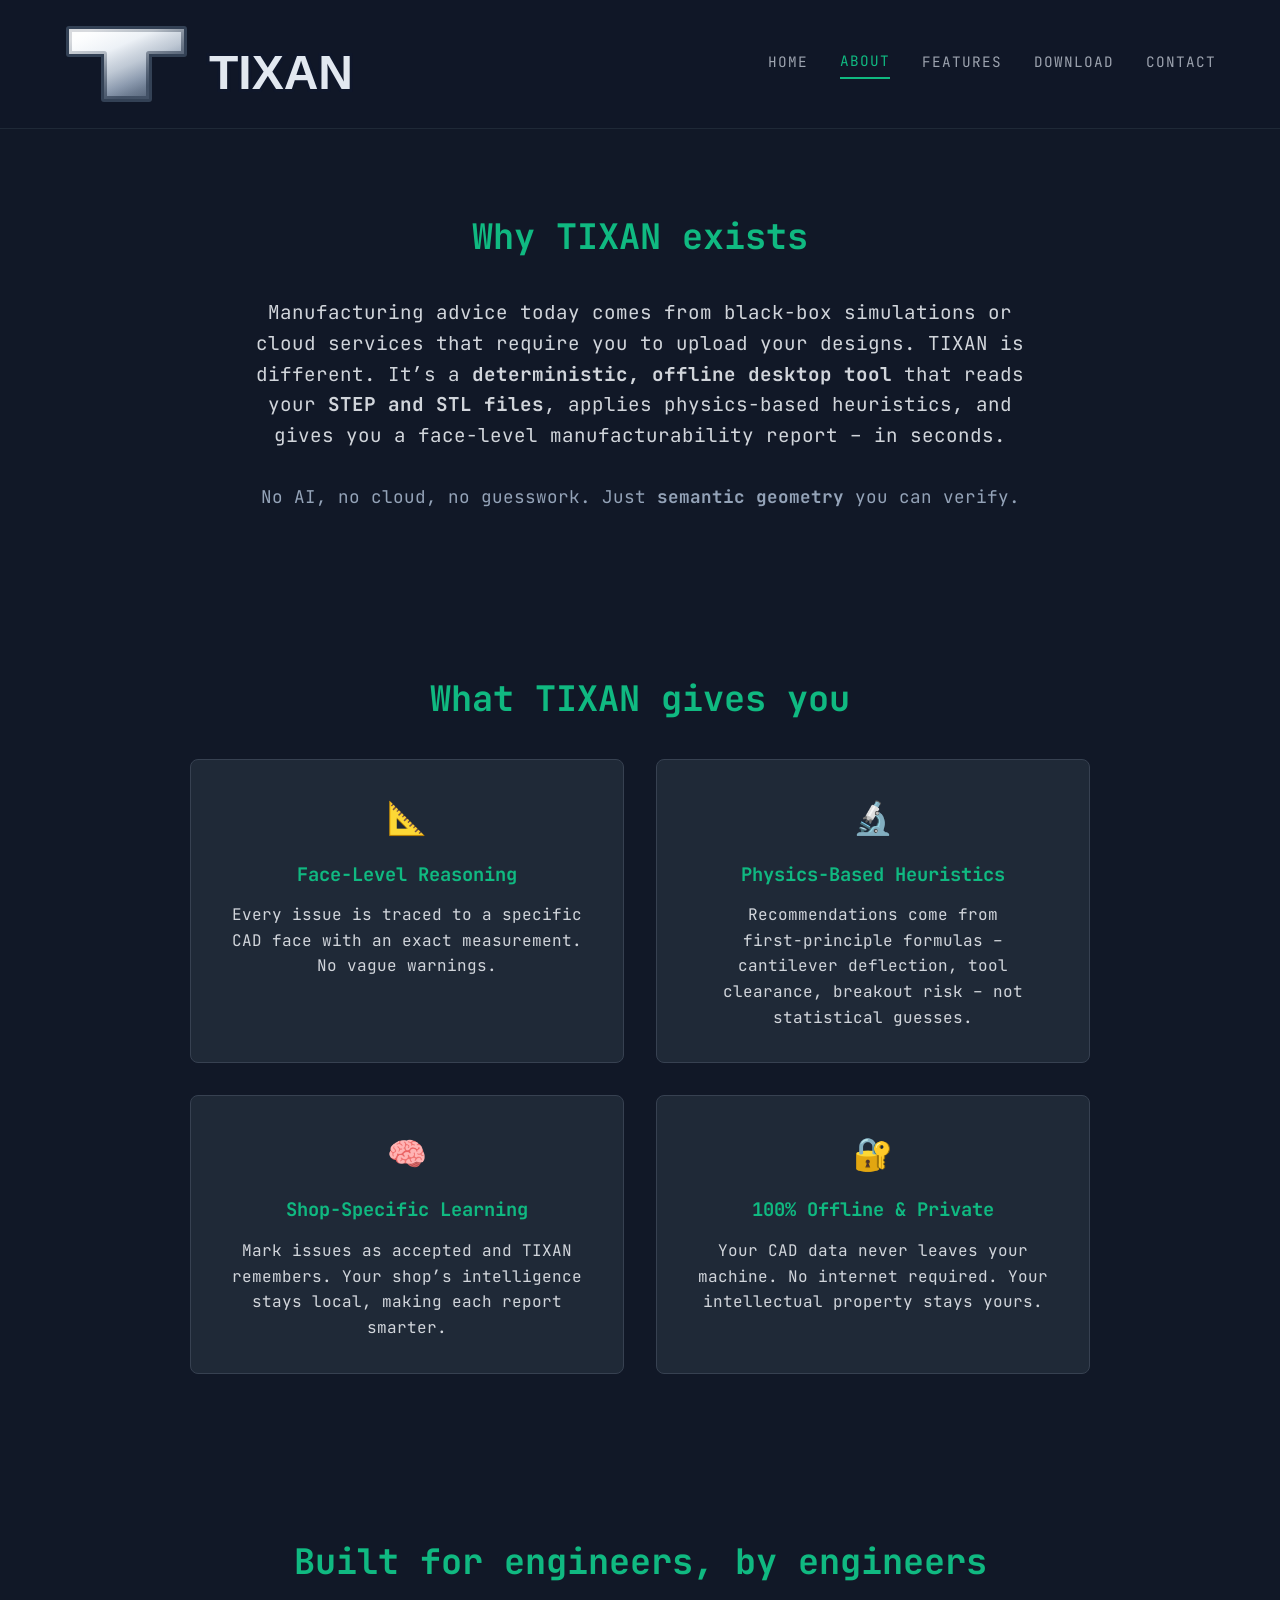
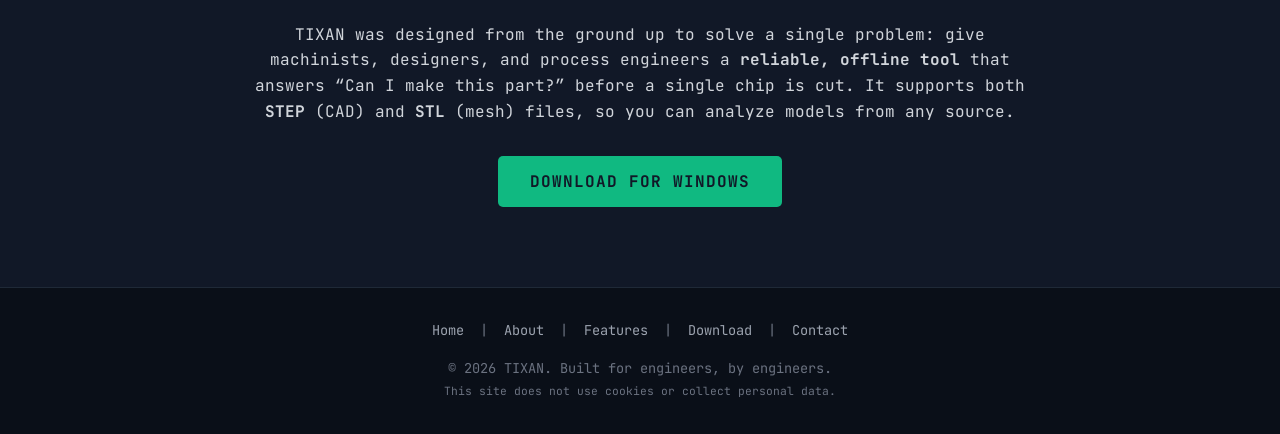
==== about.html @ e5053f57 "Update about.html" ====
<!DOCTYPE html>
<html lang="en">
<head>
  <meta charset="UTF-8">
  <meta name="viewport" content="width=device-width, initial-scale=1.0">
  <!-- SEO Meta Tags -->
  <meta name="description" content="TIXAN is a deterministic, offline manufacturing intelligence system. Face‑level analysis for STEP and STL files – no AI, no cloud, just geometry you can verify.">
  <meta name="keywords" content="TIXAN, about, manufacturing intelligence, mission, offline CAD analysis, deterministic geometry, STEP, STL">
  <meta name="author" content="TIXAN">
  <meta name="robots" content="index, follow">
  <!-- Open Graph / Social Media -->
  <meta property="og:title" content="About TIXAN – Deterministic, Offline Manufacturing Intelligence">
  <meta property="og:description" content="Face‑level manufacturability analysis for STEP and STL files. No AI, no cloud – physics‑based heuristics and shop‑specific learning you can trust.">
  <meta property="og:type" content="website">
  <meta property="og:url" content="https://abraham20dev.github.io/tixan_landing/about.html">
  <meta property="og:image" content="https://abraham20dev.github.io/tixan_landing/screenshots/dashboard.png">
  <title>About TIXAN – Deterministic Manufacturing Intelligence</title>
  <link rel="stylesheet" href="style.css">
  <link href="https://fonts.googleapis.com/css2?family=JetBrains+Mono:wght@400;700;800&display=swap" rel="stylesheet">
  <!-- Google tag (gtag.js) -->
  <script async src="https://www.googletagmanager.com/gtag/js?id=G-0Y6SENL8BB"></script>
  <script>
    window.dataLayer = window.dataLayer || [];
    function gtag(){dataLayer.push(arguments);}
    gtag('js', new Date());
    gtag('config', 'G-0Y6SENL8BB');
  </script>
</head>
<body>
  <header>
    <svg class="tixan-logo" viewBox="0 0 500 80" xmlns="http://www.w3.org/2000/svg">
      <defs>
        <linearGradient id="metalGrad" x1="20%" y1="10%" x2="80%" y2="95%">
          <stop offset="0%" stop-color="#f8fafc"/>
          <stop offset="25%" stop-color="#e2e8f0"/>
          <stop offset="50%" stop-color="#cbd5e1"/>
          <stop offset="70%" stop-color="#94a3b8"/>
          <stop offset="100%" stop-color="#475569"/>
        </linearGradient>
        <linearGradient id="shineGrad" x1="15%" y1="5%" x2="70%" y2="80%">
          <stop offset="0%" stop-color="#ffffff" stop-opacity="0.95"/>
          <stop offset="35%" stop-color="#f1f5f9" stop-opacity="0.8"/>
          <stop offset="100%" stop-color="#64748b" stop-opacity="0.35"/>
        </linearGradient>
      </defs>
      <!-- Metallic T -->
      <path d="M5 5 H120 V30 H85 V75 H40 V30 H5 Z" fill="url(#metalGrad)" stroke="#334155" stroke-width="6" stroke-linejoin="round"/>
      <path d="M5 5 H120 V30 H85 V75 H40 V30 H5 Z" fill="url(#shineGrad)" opacity="0.85"/>
      <!-- TIXAN Text -->
      <text x="145" y="65" font-family="Arial Black, sans-serif" font-size="48" font-weight="900" fill="#e2e8f0" stroke="#0f172a" stroke-width="6" paint-order="stroke">TIXAN</text>
    </svg>
    <div class="hamburger"><span></span><span></span><span></span></div>
    <nav>
      <a href="index.html">Home</a>
      <a href="about.html" class="active">About</a>
      <a href="features.html">Features</a>
      <a href="download.html">Download</a>
      <a href="contact.html">Contact</a>
    </nav>
  </header>

  <section class="section">
    <h2>Why TIXAN exists</h2>
    <div style="max-width:800px; margin:0 auto; text-align:center;">
      <p style="font-size:1.2rem; color:#d1d5db; margin-bottom:2rem;">
        Manufacturing advice today comes from black‑box simulations or cloud services that require you to upload your designs.
        TIXAN is different. It’s a <strong>deterministic, offline desktop tool</strong> that reads your <strong>STEP and STL files</strong>,
        applies physics‑based heuristics, and gives you a face‑level manufacturability report – in seconds.
      </p>
      <p style="font-size:1.1rem; color:#94a3b8;">
        No AI, no cloud, no guesswork. Just <strong>semantic geometry</strong> you can verify.
      </p>
    </div>
  </section>

  <section class="section">
    <h2>What TIXAN gives you</h2>
    <div class="feature-grid" style="max-width:900px; margin:0 auto;">
      <div class="feature-card fade-in" style="text-align:center;">
        <div class="feature-icon">📐</div>
        <h3>Face‑Level Reasoning</h3>
        <p>Every issue is traced to a specific CAD face with an exact measurement. No vague warnings.</p>
      </div>
      <div class="feature-card fade-in" style="text-align:center;">
        <div class="feature-icon">🔬</div>
        <h3>Physics‑Based Heuristics</h3>
        <p>Recommendations come from first‑principle formulas – cantilever deflection, tool clearance, breakout risk – not statistical guesses.</p>
      </div>
      <div class="feature-card fade-in" style="text-align:center;">
        <div class="feature-icon">🧠</div>
        <h3>Shop‑Specific Learning</h3>
        <p>Mark issues as accepted and TIXAN remembers. Your shop’s intelligence stays local, making each report smarter.</p>
      </div>
      <div class="feature-card fade-in" style="text-align:center;">
        <div class="feature-icon">🔐</div>
        <h3>100% Offline & Private</h3>
        <p>Your CAD data never leaves your machine. No internet required. Your intellectual property stays yours.</p>
      </div>
    </div>
  </section>

  <section class="section">
    <h2>Built for engineers, by engineers</h2>
    <p style="max-width:800px; margin:0 auto; text-align:center; color:#d1d5db;">
      TIXAN was designed from the ground up to solve a single problem: give machinists, designers, and process engineers
      a <strong>reliable, offline tool</strong> that answers “Can I make this part?” before a single chip is cut.
      It supports both <strong>STEP</strong> (CAD) and <strong>STL</strong> (mesh) files, so you can analyze models from any source.
    </p>
    <p style="text-align:center; margin-top:2rem;">
      <a href="download.html" class="btn">Download for Windows</a>
    </p>
  </section>

  <footer>
    <div class="footer-links">
      <a href="index.html">Home</a> |
      <a href="about.html">About</a> |
      <a href="features.html">Features</a> |
      <a href="download.html">Download</a> |
      <a href="contact.html">Contact</a>
    </div>
    <p>&copy; 2026 TIXAN. Built for engineers, by engineers.</p>
    <p><small>This site does not use cookies or collect personal data.</small></p>
  </footer>
  <script src="script.js"></script>
</body>
</html>
---- style.css ----
/* ===== TIXAN Global Styles ===== */
* { margin: 0; padding: 0; box-sizing: border-box; }

body {
  font-family: 'JetBrains Mono', 'Fira Code', monospace;
  background-color: #111827;
  color: #d1d5db;
  line-height: 1.6;
  opacity: 0;
  animation: bodyFadeIn 0.6s ease-out forwards;
}

@keyframes bodyFadeIn { to { opacity: 1; } }

a { color: #10b981; text-decoration: none; transition: color 0.3s; }
a:hover { color: #34d399; }

/* ===== Header ===== */
header {
  display: flex;
  justify-content: space-between;
  align-items: center;
  padding: 1.5rem 5%;
  background-color: rgba(17,24,39,0.95);
  backdrop-filter: blur(10px);
  position: sticky;
  top: 0;
  z-index: 100;
  border-bottom: 1px solid #1f2937;
}

.tixan-logo {
  height: 5rem;
  max-width: 100%;
  display: block;
}

/* Hamburger menu (mobile) */
.hamburger {
  display: none;
  flex-direction: column;
  cursor: pointer;
}
.hamburger span {
  width: 25px;
  height: 3px;
  background: #d1d5db;
  margin: 3px 0;
  transition: 0.3s;
}

nav {
  display: flex;
  align-items: center;
}

nav a {
  margin-left: 2rem;
  font-size: 0.9rem;
  text-transform: uppercase;
  letter-spacing: 1px;
  color: #9ca3af;
  transition: color 0.3s, border-bottom 0.3s;
  padding-bottom: 4px;
}

nav a:hover, nav a.active {
  color: #10b981;
  border-bottom: 2px solid #10b981;
}

/* ===== Footer ===== */
footer {
  text-align: center;
  padding: 2rem 5%;
  background-color: #0a0f18;
  border-top: 1px solid #1f2937;
  font-size: 0.85rem;
  color: #6b7280;
}

footer a { color: #9ca3af; margin: 0 0.5rem; }
footer a:hover { color: #10b981; }

.footer-links { margin-bottom: 1rem; }

/* ===== Hero ===== */
.hero {
  min-height: 80vh;
  display: flex;
  flex-direction: column;
  justify-content: center;
  align-items: center;
  text-align: center;
  padding: 2rem;
  background: radial-gradient(circle at center, #1f2937 0%, #111827 70%);
}

.hero h1 {
  font-size: 3.5rem;
  font-weight: 800;
  color: #10b981;
  margin-bottom: 1rem;
  animation: slideUp 0.8s ease-out;
}

.hero p {
  font-size: 1.2rem;
  color: #9ca3af;
  max-width: 600px;
  margin-bottom: 2rem;
  animation: slideUp 0.8s 0.1s ease-out both;
}

@keyframes slideUp {
  from { opacity: 0; transform: translateY(20px); }
  to { opacity: 1; transform: translateY(0); }
}

/* ===== Screenshot showcase ===== */
.screenshot-container {
  display: flex;
  flex-wrap: wrap;
  justify-content: center;
  gap: 2rem;
  margin: 3rem 0;
}
.screenshot {
  max-width: 350px;
  border-radius: 8px;
  border: 1px solid #374151;
  box-shadow: 0 10px 25px rgba(0,0,0,0.3);
  transition: transform 0.3s;
}
.screenshot:hover {
  transform: scale(1.03);
}

/* ===== Buttons ===== */
.btn {
  display: inline-block;
  background: #10b981;
  color: #111827;
  padding: 0.8rem 2rem;
  border-radius: 5px;
  font-weight: 700;
  text-transform: uppercase;
  letter-spacing: 1px;
  transition: background 0.3s, transform 0.2s;
}

.btn:hover {
  background: #34d399;
  transform: translateY(-2px);
}

.btn-outline {
  background: transparent;
  border: 2px solid #10b981;
  color: #10b981;
}
.btn-outline:hover {
  background: #10b981;
  color: #111827;
}

/* ===== Sections ===== */
.section {
  padding: 5rem 5%;
  max-width: 1200px;
  margin: 0 auto;
}

.section h2 {
  font-size: 2.2rem;
  color: #10b981;
  margin-bottom: 2rem;
  text-align: center;
}

/* ===== Feature Cards ===== */
.feature-grid {
  display: grid;
  grid-template-columns: repeat(auto-fit, minmax(280px, 1fr));
  gap: 2rem;
}

.feature-card {
  background: #1f2937;
  padding: 2rem;
  border-radius: 8px;
  border: 1px solid #374151;
  transition: transform 0.3s, box-shadow 0.3s;
}

.feature-card:hover {
  transform: translateY(-5px);
  box-shadow: 0 10px 25px rgba(16,185,129,0.15);
}

.feature-icon {
  font-size: 2rem;
  margin-bottom: 1rem;
}

.feature-card h3 {
  color: #10b981;
  margin-bottom: 0.8rem;
}

/* ===== Download Section ===== */
.download-details {
  background: #1f2937;
  padding: 2rem;
  border-radius: 8px;
  border: 1px solid #374151;
}
.release-info {
  margin: 1rem 0;
  font-size: 1rem;
}
.release-info span {
  color: #10b981;
  font-weight: bold;
}

/* ===== Contact Form ===== */
.contact-form {
  max-width: 600px;
  margin: 0 auto;
}

.contact-form input,
.contact-form textarea {
  width: 100%;
  padding: 0.8rem;
  margin-bottom: 1rem;
  background: #1f2937;
  border: 1px solid #374151;
  border-radius: 4px;
  color: #fff;
  font-family: inherit;
}

.contact-form button {
  width: 100%;
}

/* ===== Fade‑in on scroll ===== */
.fade-in {
  opacity: 0;
  transform: translateY(30px);
  transition: opacity 0.6s ease-out, transform 0.6s ease-out;
}

.fade-in.visible {
  opacity: 1;
  transform: translateY(0);
}

/* ===== Responsive ===== */
@media (max-width: 768px) {
  header { flex-direction: row; flex-wrap: wrap; }
  .hamburger { display: flex; }
  nav {
    display: none;
    flex-direction: column;
    width: 100%;
    background: rgba(17,24,39,0.95);
    margin-top: 1rem;
  }
  nav.show { display: flex; }
  nav a { margin: 0.5rem 0; }
  .hero h1 { font-size: 2.5rem; }
}

/* ── Screenshot & Video Galleries ── */
.screenshot-gallery,
.video-gallery {
  display: flex;
  flex-wrap: wrap;
  justify-content: center;
  gap: 2rem;
  margin: 0 auto 2rem;
  max-width: 1300px;
}

.gallery-item,
.video-card {
  background: #1f2937;
  border: 1px solid #374151;
  border-radius: 8px;
  overflow: hidden;
  transition: transform 0.3s, box-shadow 0.3s;
  width: 300px;
}

.gallery-item:hover,
.video-card:hover {
  transform: translateY(-5px);
  box-shadow: 0 10px 25px rgba(16,185,129,0.2);
}

.gallery-item img,
.video-card video {
  width: 100%;
  display: block;
  border-bottom: 1px solid #374151;
}

.gallery-item p,
.video-card p {
  padding: 1rem;
  color: #d1d5db;
  font-size: 0.95rem;
  text-align: center;
  margin: 0;
}

/* Make video background dark so default controls remain visible */
video {
  background: #111827;   /* matches the site's background */
  outline: none;
}
  filter: invert(1);
}
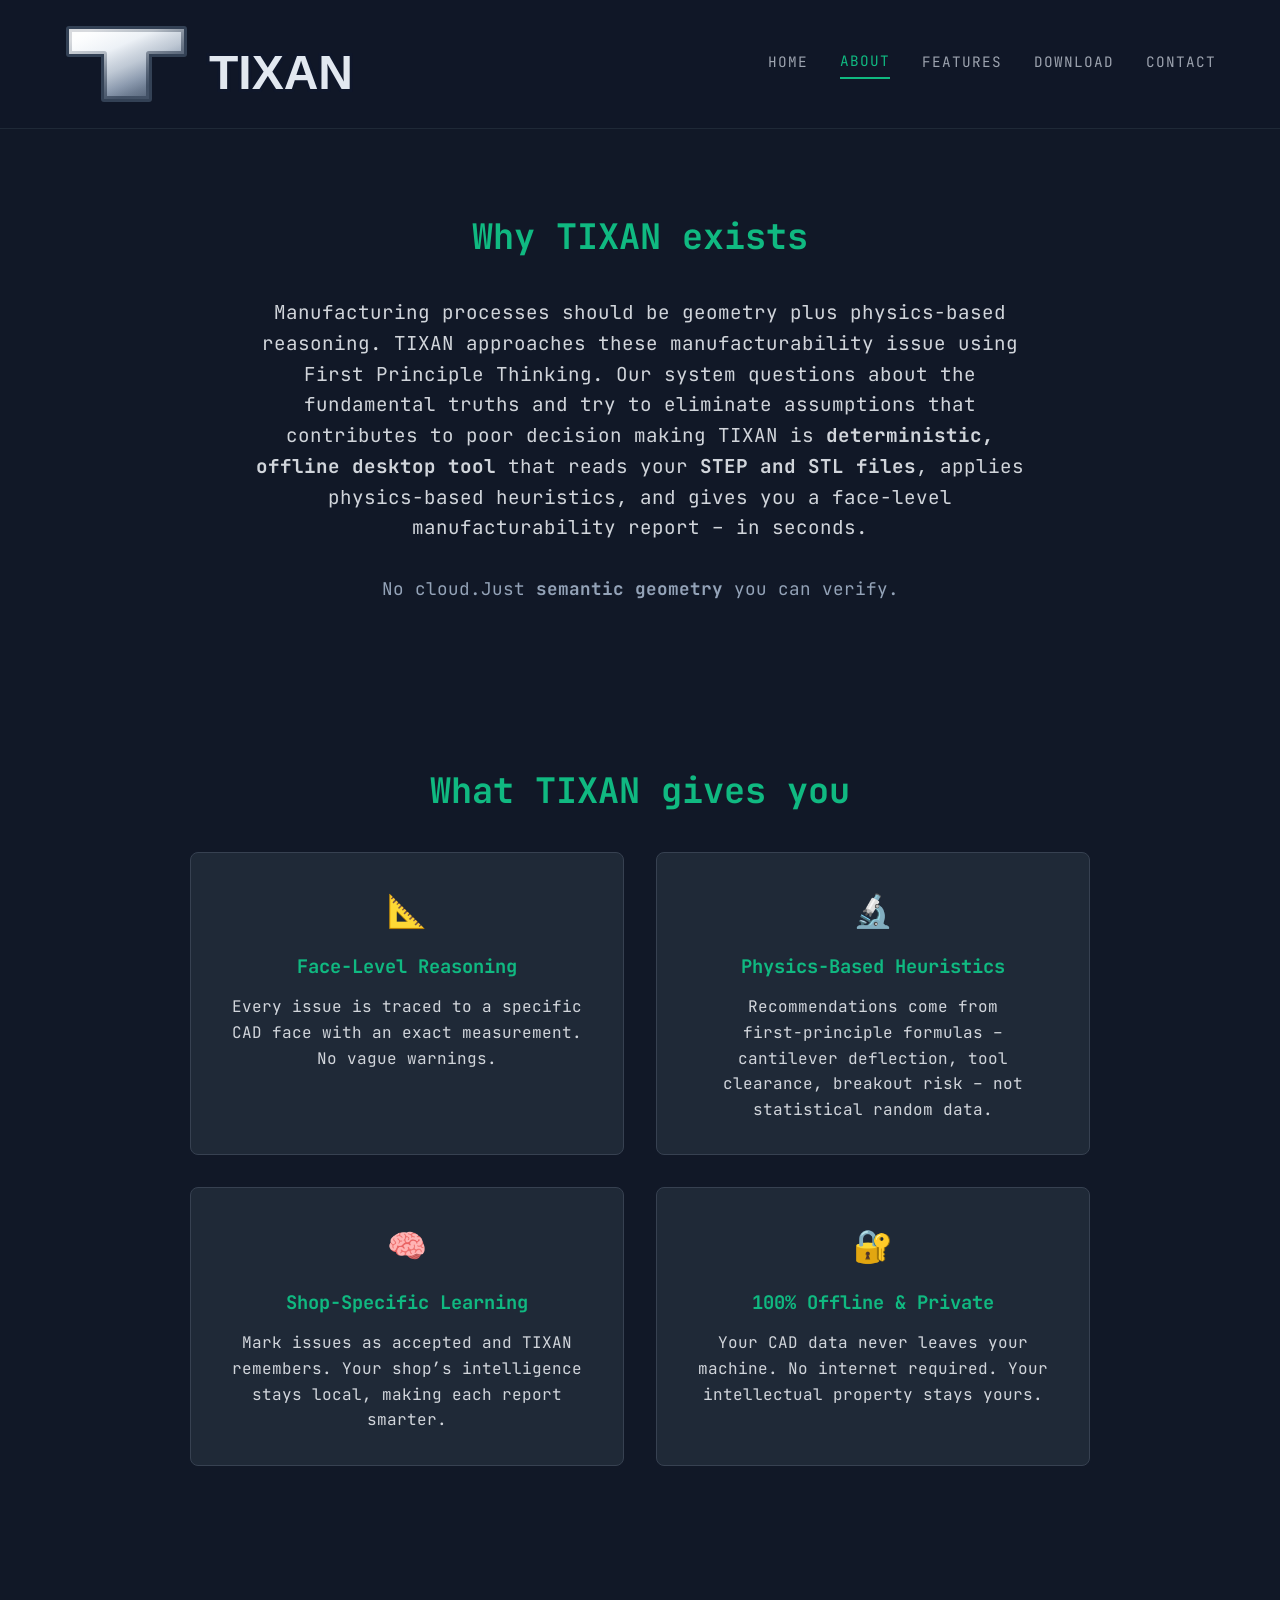
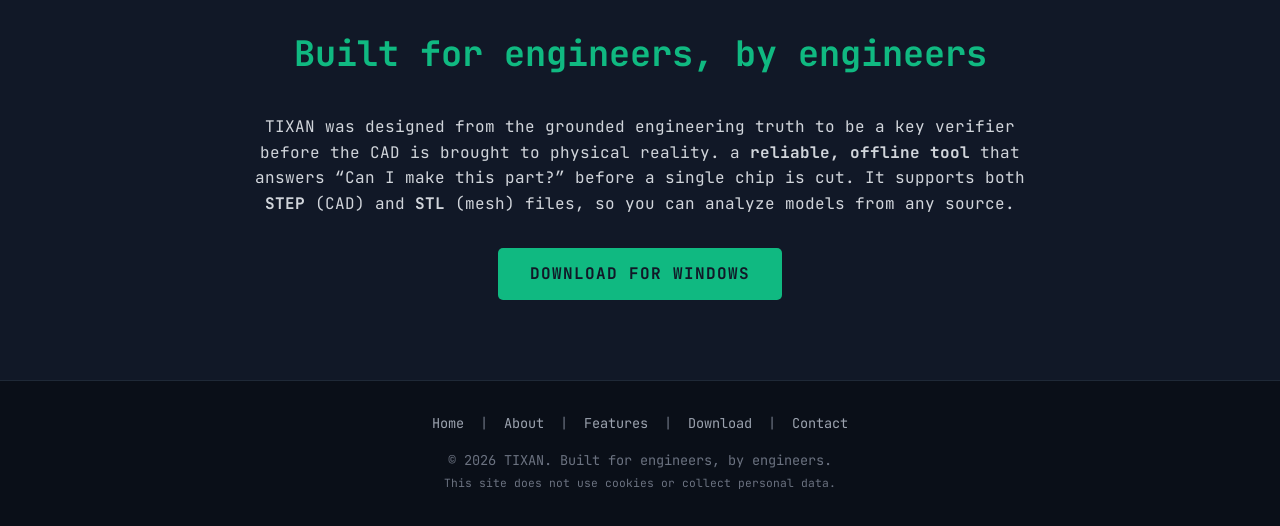
==== commit 6ae43fb0: "Update about.html" ====
--- a/about.html
+++ b/about.html
@@ -10,7 +10,7 @@
   <meta name="robots" content="index, follow">
   <!-- Open Graph / Social Media -->
   <meta property="og:title" content="About TIXAN – Deterministic, Offline Manufacturing Intelligence">
-  <meta property="og:description" content="Face‑level manufacturability analysis for STEP and STL files. No AI, no cloud – physics‑based heuristics and shop‑specific learning you can trust.">
+  <meta property="og:description" content="Face‑level manufacturability analysis for STEP and STL files. No cloud – physics‑based heuristics and shop‑specific learning you can trust.">
   <meta property="og:type" content="website">
   <meta property="og:url" content="https://abraham20dev.github.io/tixan_landing/about.html">
   <meta property="og:image" content="https://abraham20dev.github.io/tixan_landing/screenshots/dashboard.png">
@@ -63,12 +63,12 @@
     <h2>Why TIXAN exists</h2>
     <div style="max-width:800px; margin:0 auto; text-align:center;">
       <p style="font-size:1.2rem; color:#d1d5db; margin-bottom:2rem;">
-        Manufacturing advice today comes from black‑box simulations or cloud services that require you to upload your designs.
-        TIXAN is different. It’s a <strong>deterministic, offline desktop tool</strong> that reads your <strong>STEP and STL files</strong>,
+        Manufacturing processes should be geometry plus physics-based reasoning. TIXAN approaches these manufacturability issue using First Principle Thinking. Our system questions about the fundamental truths and try to eliminate assumptions that contributes to poor decision making
+        TIXAN is <strong>deterministic, offline desktop tool</strong> that reads your <strong>STEP and STL files</strong>,
         applies physics‑based heuristics, and gives you a face‑level manufacturability report – in seconds.
       </p>
       <p style="font-size:1.1rem; color:#94a3b8;">
-        No AI, no cloud, no guesswork. Just <strong>semantic geometry</strong> you can verify.
+        No cloud.Just <strong>semantic geometry</strong> you can verify.
       </p>
     </div>
   </section>
@@ -84,7 +84,7 @@
       <div class="feature-card fade-in" style="text-align:center;">
         <div class="feature-icon">🔬</div>
         <h3>Physics‑Based Heuristics</h3>
-        <p>Recommendations come from first‑principle formulas – cantilever deflection, tool clearance, breakout risk – not statistical guesses.</p>
+        <p>Recommendations come from first‑principle formulas – cantilever deflection, tool clearance, breakout risk – not statistical random data.</p>
       </div>
       <div class="feature-card fade-in" style="text-align:center;">
         <div class="feature-icon">🧠</div>
@@ -102,7 +102,7 @@
   <section class="section">
     <h2>Built for engineers, by engineers</h2>
     <p style="max-width:800px; margin:0 auto; text-align:center; color:#d1d5db;">
-      TIXAN was designed from the ground up to solve a single problem: give machinists, designers, and process engineers
+      TIXAN was designed from the grounded engineering truth to be a key verifier before the CAD is brought to physical reality.
       a <strong>reliable, offline tool</strong> that answers “Can I make this part?” before a single chip is cut.
       It supports both <strong>STEP</strong> (CAD) and <strong>STL</strong> (mesh) files, so you can analyze models from any source.
     </p>
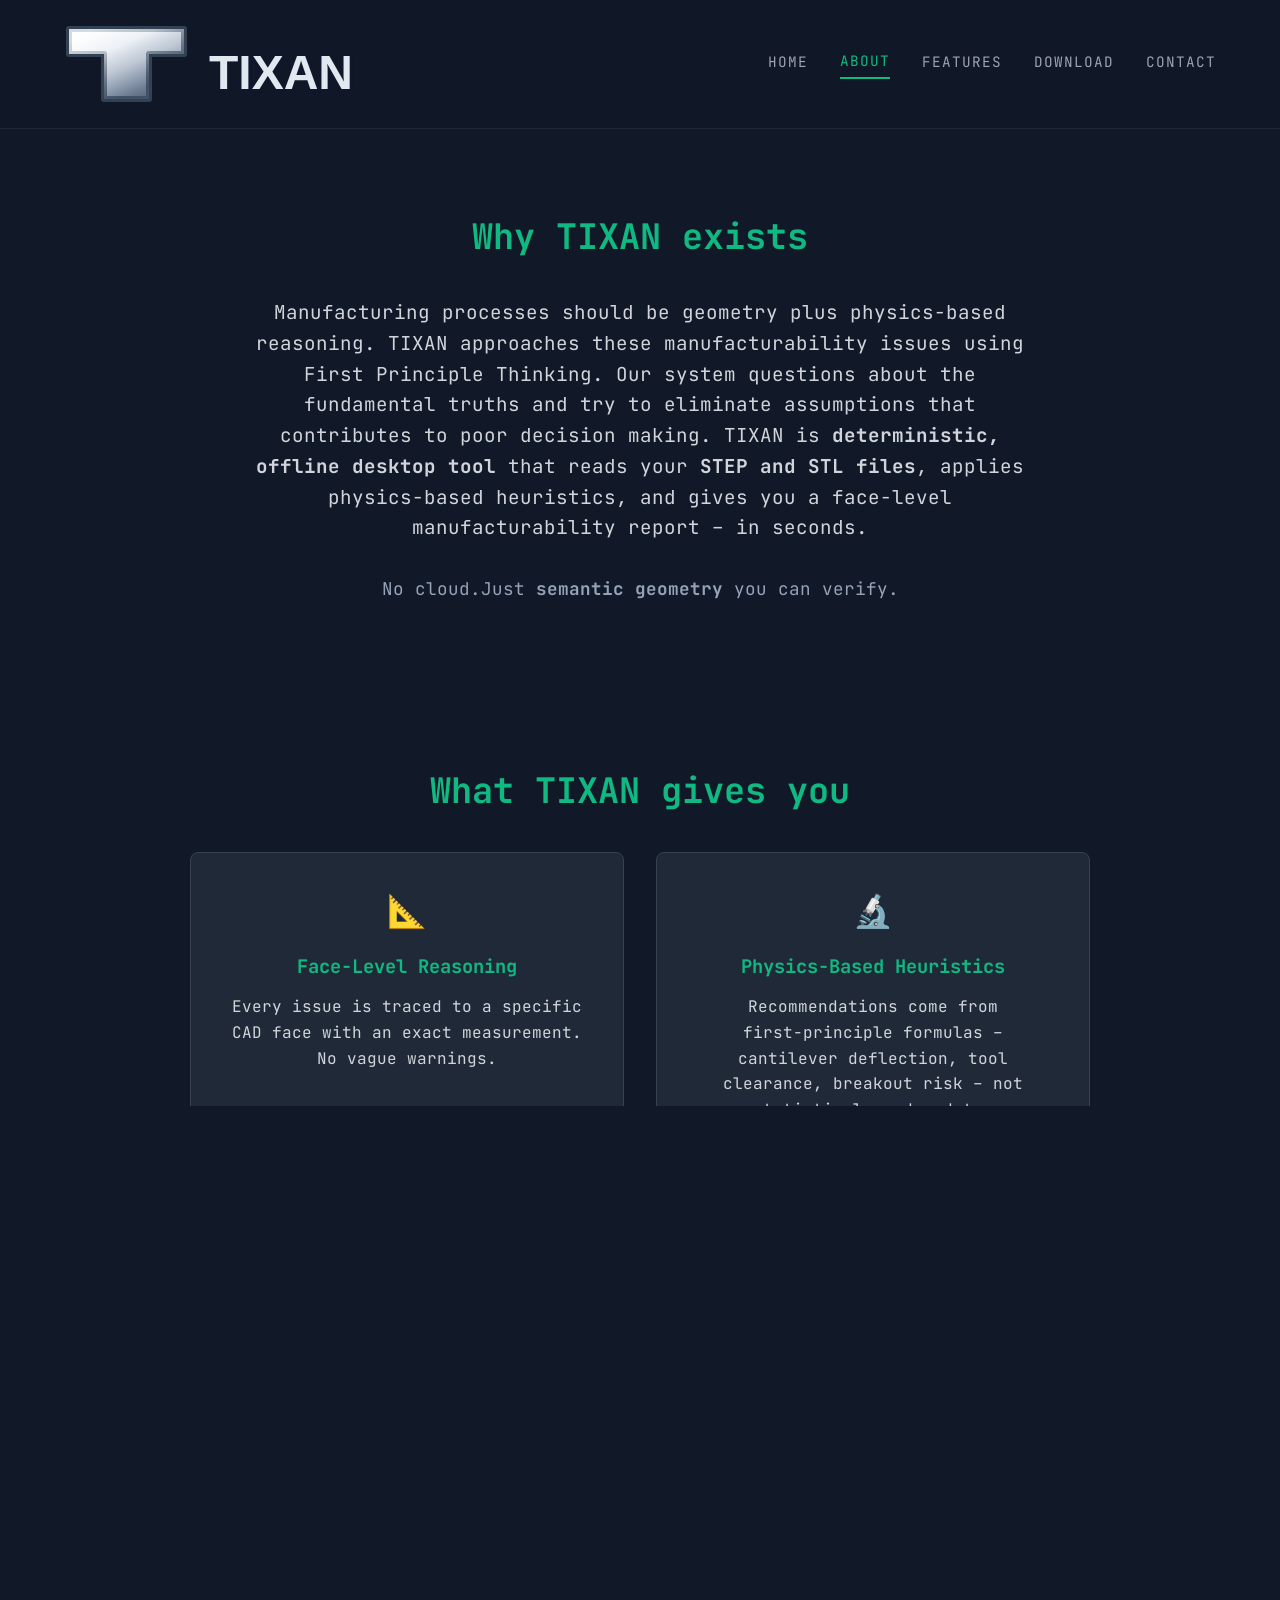
==== commit ea6ce5b3: "Update about.html" ====
--- a/about.html
+++ b/about.html
@@ -63,7 +63,7 @@
     <h2>Why TIXAN exists</h2>
     <div style="max-width:800px; margin:0 auto; text-align:center;">
       <p style="font-size:1.2rem; color:#d1d5db; margin-bottom:2rem;">
-        Manufacturing processes should be geometry plus physics-based reasoning. TIXAN approaches these manufacturability issue using First Principle Thinking. Our system questions about the fundamental truths and try to eliminate assumptions that contributes to poor decision making
+        Manufacturing processes should be geometry plus physics-based reasoning. TIXAN approaches these manufacturability issues using First Principle Thinking. Our system questions about the fundamental truths and try to eliminate assumptions that contributes to poor decision making.
         TIXAN is <strong>deterministic, offline desktop tool</strong> that reads your <strong>STEP and STL files</strong>,
         applies physics‑based heuristics, and gives you a face‑level manufacturability report – in seconds.
       </p>
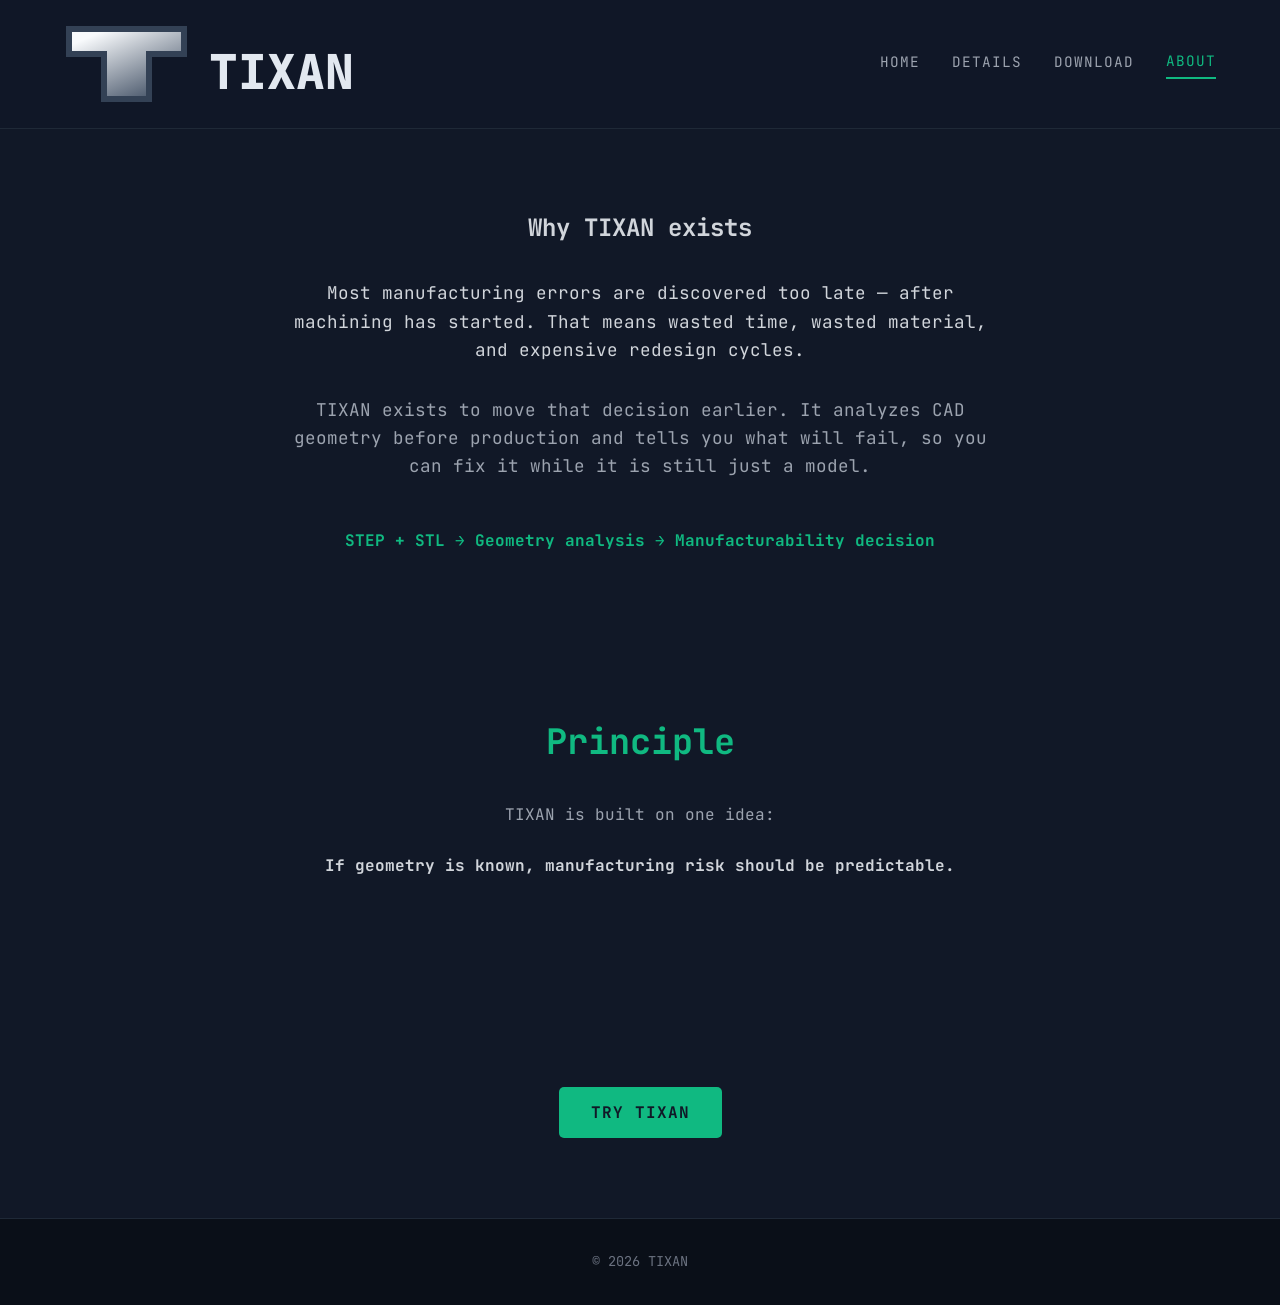
==== commit f147ffbc: "Update about.html" ====
--- a/about.html
+++ b/about.html
@@ -3,125 +3,93 @@
 <head>
   <meta charset="UTF-8">
   <meta name="viewport" content="width=device-width, initial-scale=1.0">
-  <!-- SEO Meta Tags -->
-  <meta name="description" content="TIXAN is a deterministic, offline manufacturing intelligence system. Face‑level analysis for STEP and STL files – no AI, no cloud, just geometry you can verify.">
-  <meta name="keywords" content="TIXAN, about, manufacturing intelligence, mission, offline CAD analysis, deterministic geometry, STEP, STL">
-  <meta name="author" content="TIXAN">
-  <meta name="robots" content="index, follow">
-  <!-- Open Graph / Social Media -->
-  <meta property="og:title" content="About TIXAN – Deterministic, Offline Manufacturing Intelligence">
-  <meta property="og:description" content="Face‑level manufacturability analysis for STEP and STL files. No cloud – physics‑based heuristics and shop‑specific learning you can trust.">
-  <meta property="og:type" content="website">
-  <meta property="og:url" content="https://abraham20dev.github.io/tixan_landing/about.html">
-  <meta property="og:image" content="https://abraham20dev.github.io/tixan_landing/screenshots/dashboard.png">
-  <title>About TIXAN – Deterministic Manufacturing Intelligence</title>
+
+  <meta name="description" content="Why TIXAN exists — offline manufacturing intelligence for CAD analysis.">
+  <title>About TIXAN</title>
+
   <link rel="stylesheet" href="style.css">
   <link href="https://fonts.googleapis.com/css2?family=JetBrains+Mono:wght@400;700;800&display=swap" rel="stylesheet">
-  <!-- Google tag (gtag.js) -->
-  <script async src="https://www.googletagmanager.com/gtag/js?id=G-0Y6SENL8BB"></script>
-  <script>
-    window.dataLayer = window.dataLayer || [];
-    function gtag(){dataLayer.push(arguments);}
-    gtag('js', new Date());
-    gtag('config', 'G-0Y6SENL8BB');
-  </script>
 </head>
+
 <body>
-  <header>
-    <svg class="tixan-logo" viewBox="0 0 500 80" xmlns="http://www.w3.org/2000/svg">
-      <defs>
-        <linearGradient id="metalGrad" x1="20%" y1="10%" x2="80%" y2="95%">
-          <stop offset="0%" stop-color="#f8fafc"/>
-          <stop offset="25%" stop-color="#e2e8f0"/>
-          <stop offset="50%" stop-color="#cbd5e1"/>
-          <stop offset="70%" stop-color="#94a3b8"/>
-          <stop offset="100%" stop-color="#475569"/>
-        </linearGradient>
-        <linearGradient id="shineGrad" x1="15%" y1="5%" x2="70%" y2="80%">
-          <stop offset="0%" stop-color="#ffffff" stop-opacity="0.95"/>
-          <stop offset="35%" stop-color="#f1f5f9" stop-opacity="0.8"/>
-          <stop offset="100%" stop-color="#64748b" stop-opacity="0.35"/>
-        </linearGradient>
-      </defs>
-      <!-- Metallic T -->
-      <path d="M5 5 H120 V30 H85 V75 H40 V30 H5 Z" fill="url(#metalGrad)" stroke="#334155" stroke-width="6" stroke-linejoin="round"/>
-      <path d="M5 5 H120 V30 H85 V75 H40 V30 H5 Z" fill="url(#shineGrad)" opacity="0.85"/>
-      <!-- TIXAN Text -->
-      <text x="145" y="65" font-family="Arial Black, sans-serif" font-size="48" font-weight="900" fill="#e2e8f0" stroke="#0f172a" stroke-width="6" paint-order="stroke">TIXAN</text>
-    </svg>
-    <div class="hamburger"><span></span><span></span><span></span></div>
-    <nav>
-      <a href="index.html">Home</a>
-      <a href="about.html" class="active">About</a>
-      <a href="features.html">Features</a>
-      <a href="download.html">Download</a>
-      <a href="contact.html">Contact</a>
-    </nav>
-  </header>
 
-  <section class="section">
-    <h2>Why TIXAN exists</h2>
-    <div style="max-width:800px; margin:0 auto; text-align:center;">
-      <p style="font-size:1.2rem; color:#d1d5db; margin-bottom:2rem;">
-        Manufacturing processes should be geometry plus physics-based reasoning. TIXAN approaches these manufacturability issues using First Principle Thinking. Our system questions about the fundamental truths and try to eliminate assumptions that contributes to poor decision making.
-        TIXAN is <strong>deterministic, offline desktop tool</strong> that reads your <strong>STEP and STL files</strong>,
-        applies physics‑based heuristics, and gives you a face‑level manufacturability report – in seconds.
-      </p>
-      <p style="font-size:1.1rem; color:#94a3b8;">
-        No cloud.Just <strong>semantic geometry</strong> you can verify.
-      </p>
-    </div>
-  </section>
+<header>
+  <svg class="tixan-logo" viewBox="0 0 500 80">
+    <defs>
+      <linearGradient id="metalGrad" x1="20%" y1="10%" x2="80%" y2="95%">
+        <stop offset="0%" stop-color="#f8fafc"/>
+        <stop offset="100%" stop-color="#475569"/>
+      </linearGradient>
+    </defs>
 
-  <section class="section">
-    <h2>What TIXAN gives you</h2>
-    <div class="feature-grid" style="max-width:900px; margin:0 auto;">
-      <div class="feature-card fade-in" style="text-align:center;">
-        <div class="feature-icon">📐</div>
-        <h3>Face‑Level Reasoning</h3>
-        <p>Every issue is traced to a specific CAD face with an exact measurement. No vague warnings.</p>
-      </div>
-      <div class="feature-card fade-in" style="text-align:center;">
-        <div class="feature-icon">🔬</div>
-        <h3>Physics‑Based Heuristics</h3>
-        <p>Recommendations come from first‑principle formulas – cantilever deflection, tool clearance, breakout risk – not statistical random data.</p>
-      </div>
-      <div class="feature-card fade-in" style="text-align:center;">
-        <div class="feature-icon">🧠</div>
-        <h3>Shop‑Specific Learning</h3>
-        <p>Mark issues as accepted and TIXAN remembers. Your shop’s intelligence stays local, making each report smarter.</p>
-      </div>
-      <div class="feature-card fade-in" style="text-align:center;">
-        <div class="feature-icon">🔐</div>
-        <h3>100% Offline & Private</h3>
-        <p>Your CAD data never leaves your machine. No internet required. Your intellectual property stays yours.</p>
-      </div>
-    </div>
-  </section>
+    <path d="M5 5 H120 V30 H85 V75 H40 V30 H5 Z"
+          fill="url(#metalGrad)" stroke="#334155" stroke-width="6"/>
 
-  <section class="section">
-    <h2>Built for engineers, by engineers</h2>
-    <p style="max-width:800px; margin:0 auto; text-align:center; color:#d1d5db;">
-      TIXAN was designed from the grounded engineering truth to be a key verifier before the CAD is brought to physical reality.
-      a <strong>reliable, offline tool</strong> that answers “Can I make this part?” before a single chip is cut.
-      It supports both <strong>STEP</strong> (CAD) and <strong>STL</strong> (mesh) files, so you can analyze models from any source.
+    <text x="145" y="65" font-size="48" font-weight="900" fill="#e2e8f0">
+      TIXAN
+    </text>
+  </svg>
+
+  <nav>
+    <a href="index.html">Home</a>
+    <a href="features.html">Details</a>
+    <a href="download.html">Download</a>
+    <a href="about.html" class="active">About</a>
+  </nav>
+</header>
+
+
+<section class="section" style="text-align:center;">
+
+  <h1>Why TIXAN exists</h1>
+
+  <p style="max-width:700px; margin:2rem auto; font-size:1.1rem; color:#d1d5db;">
+    Most manufacturing errors are discovered too late — after machining has started.
+    That means wasted time, wasted material, and expensive redesign cycles.
+  </p>
+
+  <p style="max-width:700px; margin:2rem auto; font-size:1.1rem; color:#9ca3af;">
+    TIXAN exists to move that decision earlier.
+    It analyzes CAD geometry before production and tells you what will fail,
+    so you can fix it while it is still just a model.
+  </p>
+
+  <div style="margin-top:3rem;">
+    <p style="color:#10b981; font-weight:bold;">
+      STEP + STL → Geometry analysis → Manufacturability decision
     </p>
-    <p style="text-align:center; margin-top:2rem;">
-      <a href="download.html" class="btn">Download for Windows</a>
-    </p>
-  </section>
+  </div>
 
-  <footer>
-    <div class="footer-links">
-      <a href="index.html">Home</a> |
-      <a href="about.html">About</a> |
-      <a href="features.html">Features</a> |
-      <a href="download.html">Download</a> |
-      <a href="contact.html">Contact</a>
-    </div>
-    <p>&copy; 2026 TIXAN. Built for engineers, by engineers.</p>
-    <p><small>This site does not use cookies or collect personal data.</small></p>
-  </footer>
-  <script src="script.js"></script>
+</section>
+
+
+<!-- PRINCIPLE (VERY IMPORTANT) -->
+<section class="section">
+
+  <h2>Principle</h2>
+
+  <div style="max-width:750px; margin:0 auto; text-align:center; color:#9ca3af;">
+    TIXAN is built on one idea:
+    <br><br>
+    <strong style="color:#d1d5db;">
+      If geometry is known, manufacturing risk should be predictable.
+    </strong>
+  </div>
+
+</section>
+
+
+<!-- FINAL CTA -->
+<section class="section" style="text-align:center; margin-top:3rem;">
+
+  <a href="download.html" class="btn">Try TIXAN</a>
+
+</section>
+
+
+<footer>
+  <p>&copy; 2026 TIXAN</p>
+</footer>
+
 </body>
 </html>
--- a/style.css
+++ b/style.css
@@ -14,7 +14,45 @@
 
 a { color: #10b981; text-decoration: none; transition: color 0.3s; }
 a:hover { color: #34d399; }
-
+/* ── Sticky download bar ── */
+#sticky-download {
+    position: fixed;
+    bottom: 0;
+    left: 0;
+    width: 100%;
+    background: #1e293b;
+    border-top: 1px solid #334155;
+    padding: 0.8rem 5%;
+    display: flex;
+    justify-content: center;
+    align-items: center;
+    gap: 1.5rem;
+    z-index: 200;
+    font-size: 0.95rem;
+    color: #d1d5db;
+}
+@media (max-width: 600px) {
+    #sticky-download { flex-direction: column; gap: 0.5rem; }
+}
+
+/* ── Hero CTA area ── */
+.hero-cta {
+    display: flex;
+    flex-direction: column;
+    align-items: center;
+    gap: 0.8rem;
+    margin-top: 2rem;
+}
+.hero-note {
+    font-size: 0.85rem;
+    color: #94a3b8;
+}
+.hero-proof {
+    margin-top: 1.5rem;
+    font-size: 0.9rem;
+    color: #6ee7b7;
+    text-align: center;
+}
 /* ===== Header ===== */
 header {
   display: flex;
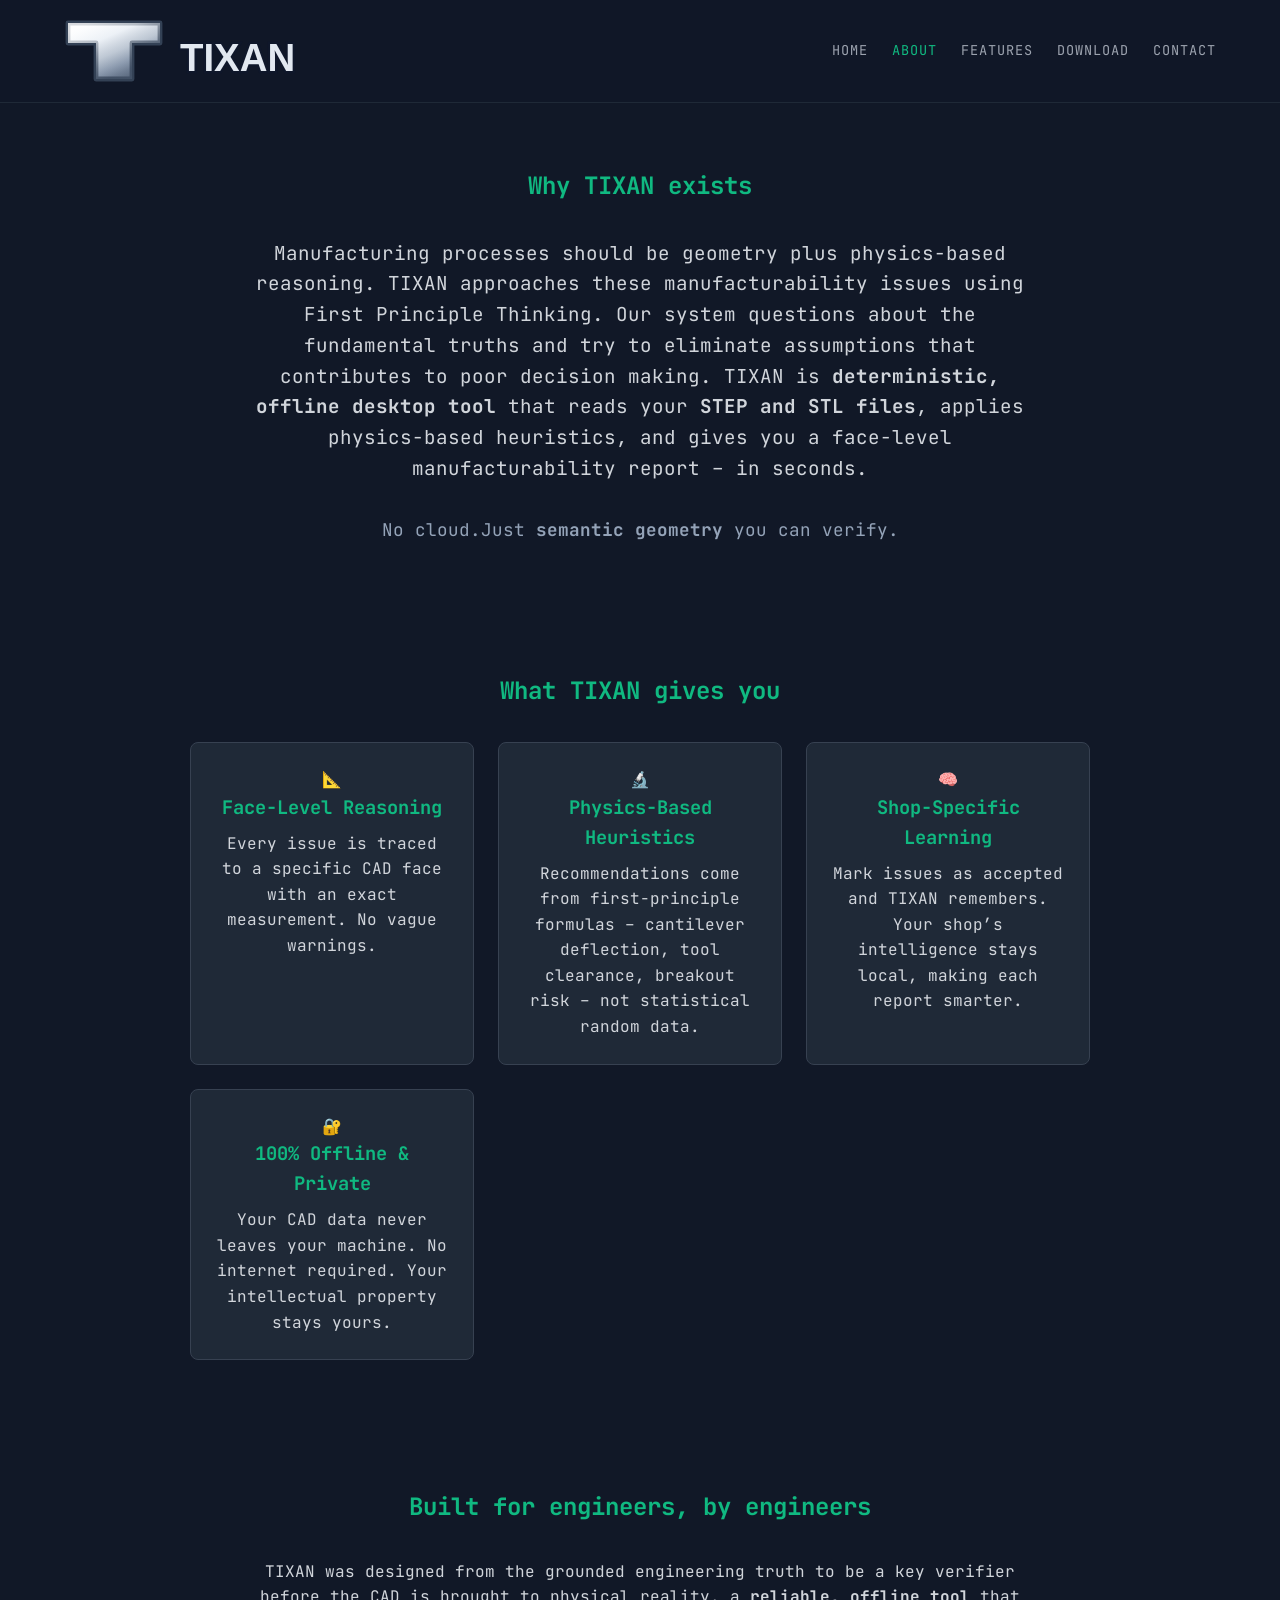
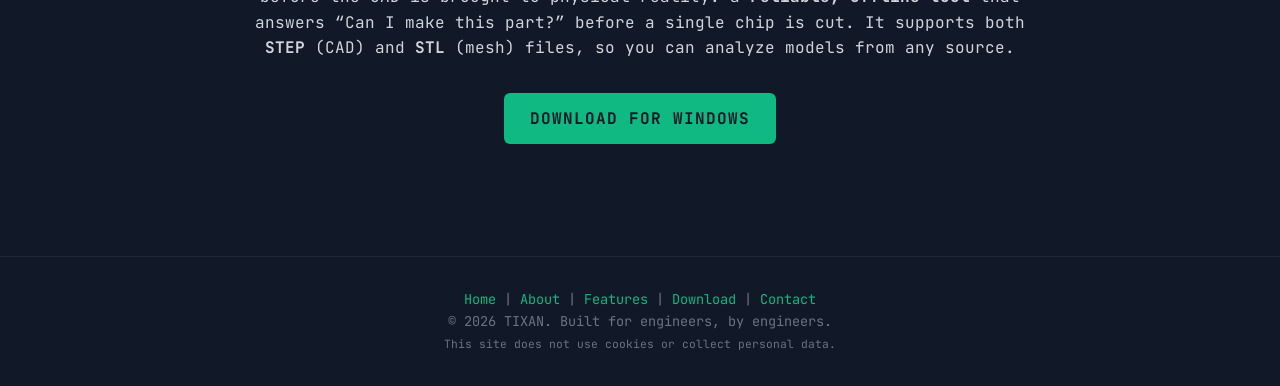
==== commit c9a4654f: "Update about.html" ====
--- a/about.html
+++ b/about.html
@@ -3,93 +3,125 @@
 <head>
   <meta charset="UTF-8">
   <meta name="viewport" content="width=device-width, initial-scale=1.0">
-
-  <meta name="description" content="Why TIXAN exists — offline manufacturing intelligence for CAD analysis.">
-  <title>About TIXAN</title>
-
+  <!-- SEO Meta Tags -->
+  <meta name="description" content="TIXAN is a deterministic, offline manufacturing intelligence system. Face‑level analysis for STEP and STL files – no AI, no cloud, just geometry you can verify.">
+  <meta name="keywords" content="TIXAN, about, manufacturing intelligence, mission, offline CAD analysis, deterministic geometry, STEP, STL">
+  <meta name="author" content="TIXAN">
+  <meta name="robots" content="index, follow">
+  <!-- Open Graph / Social Media -->
+  <meta property="og:title" content="About TIXAN – Deterministic, Offline Manufacturing Intelligence">
+  <meta property="og:description" content="Face‑level manufacturability analysis for STEP and STL files. No cloud – physics‑based heuristics and shop‑specific learning you can trust.">
+  <meta property="og:type" content="website">
+  <meta property="og:url" content="https://abraham20dev.github.io/tixan_landing/about.html">
+  <meta property="og:image" content="https://abraham20dev.github.io/tixan_landing/screenshots/dashboard.png">
+  <title>About TIXAN – Deterministic Manufacturing Intelligence</title>
   <link rel="stylesheet" href="style.css">
   <link href="https://fonts.googleapis.com/css2?family=JetBrains+Mono:wght@400;700;800&display=swap" rel="stylesheet">
+  <!-- Google tag (gtag.js) -->
+  <script async src="https://www.googletagmanager.com/gtag/js?id=G-0Y6SENL8BB"></script>
+  <script>
+    window.dataLayer = window.dataLayer || [];
+    function gtag(){dataLayer.push(arguments);}
+    gtag('js', new Date());
+    gtag('config', 'G-0Y6SENL8BB');
+  </script>
 </head>
+<body>
+  <header>
+    <svg class="tixan-logo" viewBox="0 0 500 80" xmlns="http://www.w3.org/2000/svg">
+      <defs>
+        <linearGradient id="metalGrad" x1="20%" y1="10%" x2="80%" y2="95%">
+          <stop offset="0%" stop-color="#f8fafc"/>
+          <stop offset="25%" stop-color="#e2e8f0"/>
+          <stop offset="50%" stop-color="#cbd5e1"/>
+          <stop offset="70%" stop-color="#94a3b8"/>
+          <stop offset="100%" stop-color="#475569"/>
+        </linearGradient>
+        <linearGradient id="shineGrad" x1="15%" y1="5%" x2="70%" y2="80%">
+          <stop offset="0%" stop-color="#ffffff" stop-opacity="0.95"/>
+          <stop offset="35%" stop-color="#f1f5f9" stop-opacity="0.8"/>
+          <stop offset="100%" stop-color="#64748b" stop-opacity="0.35"/>
+        </linearGradient>
+      </defs>
+      <!-- Metallic T -->
+      <path d="M5 5 H120 V30 H85 V75 H40 V30 H5 Z" fill="url(#metalGrad)" stroke="#334155" stroke-width="6" stroke-linejoin="round"/>
+      <path d="M5 5 H120 V30 H85 V75 H40 V30 H5 Z" fill="url(#shineGrad)" opacity="0.85"/>
+      <!-- TIXAN Text -->
+      <text x="145" y="65" font-family="Arial Black, sans-serif" font-size="48" font-weight="900" fill="#e2e8f0" stroke="#0f172a" stroke-width="6" paint-order="stroke">TIXAN</text>
+    </svg>
+    <div class="hamburger"><span></span><span></span><span></span></div>
+    <nav>
+      <a href="index.html">Home</a>
+      <a href="about.html" class="active">About</a>
+      <a href="features.html">Features</a>
+      <a href="download.html">Download</a>
+      <a href="contact.html">Contact</a>
+    </nav>
+  </header>
 
-<body>
+  <section class="section">
+    <h2>Why TIXAN exists</h2>
+    <div style="max-width:800px; margin:0 auto; text-align:center;">
+      <p style="font-size:1.2rem; color:#d1d5db; margin-bottom:2rem;">
+        Manufacturing processes should be geometry plus physics-based reasoning. TIXAN approaches these manufacturability issues using First Principle Thinking. Our system questions about the fundamental truths and try to eliminate assumptions that contributes to poor decision making.
+        TIXAN is <strong>deterministic, offline desktop tool</strong> that reads your <strong>STEP and STL files</strong>,
+        applies physics‑based heuristics, and gives you a face‑level manufacturability report – in seconds.
+      </p>
+      <p style="font-size:1.1rem; color:#94a3b8;">
+        No cloud.Just <strong>semantic geometry</strong> you can verify.
+      </p>
+    </div>
+  </section>
 
-<header>
-  <svg class="tixan-logo" viewBox="0 0 500 80">
-    <defs>
-      <linearGradient id="metalGrad" x1="20%" y1="10%" x2="80%" y2="95%">
-        <stop offset="0%" stop-color="#f8fafc"/>
-        <stop offset="100%" stop-color="#475569"/>
-      </linearGradient>
-    </defs>
+  <section class="section">
+    <h2>What TIXAN gives you</h2>
+    <div class="feature-grid" style="max-width:900px; margin:0 auto;">
+      <div class="feature-card fade-in" style="text-align:center;">
+        <div class="feature-icon">📐</div>
+        <h3>Face‑Level Reasoning</h3>
+        <p>Every issue is traced to a specific CAD face with an exact measurement. No vague warnings.</p>
+      </div>
+      <div class="feature-card fade-in" style="text-align:center;">
+        <div class="feature-icon">🔬</div>
+        <h3>Physics‑Based Heuristics</h3>
+        <p>Recommendations come from first‑principle formulas – cantilever deflection, tool clearance, breakout risk – not statistical random data.</p>
+      </div>
+      <div class="feature-card fade-in" style="text-align:center;">
+        <div class="feature-icon">🧠</div>
+        <h3>Shop‑Specific Learning</h3>
+        <p>Mark issues as accepted and TIXAN remembers. Your shop’s intelligence stays local, making each report smarter.</p>
+      </div>
+      <div class="feature-card fade-in" style="text-align:center;">
+        <div class="feature-icon">🔐</div>
+        <h3>100% Offline & Private</h3>
+        <p>Your CAD data never leaves your machine. No internet required. Your intellectual property stays yours.</p>
+      </div>
+    </div>
+  </section>
 
-    <path d="M5 5 H120 V30 H85 V75 H40 V30 H5 Z"
-          fill="url(#metalGrad)" stroke="#334155" stroke-width="6"/>
+  <section class="section">
+    <h2>Built for engineers, by engineers</h2>
+    <p style="max-width:800px; margin:0 auto; text-align:center; color:#d1d5db;">
+      TIXAN was designed from the grounded engineering truth to be a key verifier before the CAD is brought to physical reality.
+      a <strong>reliable, offline tool</strong> that answers “Can I make this part?” before a single chip is cut.
+      It supports both <strong>STEP</strong> (CAD) and <strong>STL</strong> (mesh) files, so you can analyze models from any source.
+    </p>
+    <p style="text-align:center; margin-top:2rem;">
+      <a href="download.html" class="btn">Download for Windows</a>
+    </p>
+  </section>
 
-    <text x="145" y="65" font-size="48" font-weight="900" fill="#e2e8f0">
-      TIXAN
-    </text>
-  </svg>
-
-  <nav>
-    <a href="index.html">Home</a>
-    <a href="features.html">Details</a>
-    <a href="download.html">Download</a>
-    <a href="about.html" class="active">About</a>
-  </nav>
-</header>
-
-
-<section class="section" style="text-align:center;">
-
-  <h1>Why TIXAN exists</h1>
-
-  <p style="max-width:700px; margin:2rem auto; font-size:1.1rem; color:#d1d5db;">
-    Most manufacturing errors are discovered too late — after machining has started.
-    That means wasted time, wasted material, and expensive redesign cycles.
-  </p>
-
-  <p style="max-width:700px; margin:2rem auto; font-size:1.1rem; color:#9ca3af;">
-    TIXAN exists to move that decision earlier.
-    It analyzes CAD geometry before production and tells you what will fail,
-    so you can fix it while it is still just a model.
-  </p>
-
-  <div style="margin-top:3rem;">
-    <p style="color:#10b981; font-weight:bold;">
-      STEP + STL → Geometry analysis → Manufacturability decision
-    </p>
-  </div>
-
-</section>
-
-
-<!-- PRINCIPLE (VERY IMPORTANT) -->
-<section class="section">
-
-  <h2>Principle</h2>
-
-  <div style="max-width:750px; margin:0 auto; text-align:center; color:#9ca3af;">
-    TIXAN is built on one idea:
-    <br><br>
-    <strong style="color:#d1d5db;">
-      If geometry is known, manufacturing risk should be predictable.
-    </strong>
-  </div>
-
-</section>
-
-
-<!-- FINAL CTA -->
-<section class="section" style="text-align:center; margin-top:3rem;">
-
-  <a href="download.html" class="btn">Try TIXAN</a>
-
-</section>
-
-
-<footer>
-  <p>&copy; 2026 TIXAN</p>
-</footer>
-
+  <footer>
+    <div class="footer-links">
+      <a href="index.html">Home</a> |
+      <a href="about.html">About</a> |
+      <a href="features.html">Features</a> |
+      <a href="download.html">Download</a> |
+      <a href="contact.html">Contact</a>
+    </div>
+    <p>&copy; 2026 TIXAN. Built for engineers, by engineers.</p>
+    <p><small>This site does not use cookies or collect personal data.</small></p>
+  </footer>
+  <script src="script.js"></script>
 </body>
 </html>
--- a/style.css
+++ b/style.css
@@ -1,65 +1,51 @@
-/* ===== TIXAN Global Styles ===== */
-* { margin: 0; padding: 0; box-sizing: border-box; }
+/* =========================
+   BASE RESET
+========================= */
+
+* {
+  margin: 0;
+  padding: 0;
+  box-sizing: border-box;
+}
 
 body {
-  font-family: 'JetBrains Mono', 'Fira Code', monospace;
-  background-color: #111827;
+  font-family: 'JetBrains Mono', monospace;
+  background: #111827;
   color: #d1d5db;
   line-height: 1.6;
   opacity: 0;
-  animation: bodyFadeIn 0.6s ease-out forwards;
-}
-
-@keyframes bodyFadeIn { to { opacity: 1; } }
-
-a { color: #10b981; text-decoration: none; transition: color 0.3s; }
-a:hover { color: #34d399; }
-/* ── Sticky download bar ── */
-#sticky-download {
-    position: fixed;
-    bottom: 0;
-    left: 0;
-    width: 100%;
-    background: #1e293b;
-    border-top: 1px solid #334155;
-    padding: 0.8rem 5%;
-    display: flex;
-    justify-content: center;
-    align-items: center;
-    gap: 1.5rem;
-    z-index: 200;
-    font-size: 0.95rem;
-    color: #d1d5db;
-}
-@media (max-width: 600px) {
-    #sticky-download { flex-direction: column; gap: 0.5rem; }
-}
-
-/* ── Hero CTA area ── */
-.hero-cta {
-    display: flex;
-    flex-direction: column;
-    align-items: center;
-    gap: 0.8rem;
-    margin-top: 2rem;
-}
-.hero-note {
-    font-size: 0.85rem;
-    color: #94a3b8;
-}
-.hero-proof {
-    margin-top: 1.5rem;
-    font-size: 0.9rem;
-    color: #6ee7b7;
-    text-align: center;
-}
-/* ===== Header ===== */
+  animation: fadeIn 0.6s ease-out forwards;
+}
+
+@keyframes fadeIn {
+  to { opacity: 1; }
+}
+
+
+/* =========================
+   LINKS
+========================= */
+
+a {
+  color: #10b981;
+  text-decoration: none;
+}
+
+a:hover {
+  color: #34d399;
+}
+
+
+/* =========================
+   HEADER
+========================= */
+
 header {
   display: flex;
   justify-content: space-between;
   align-items: center;
-  padding: 1.5rem 5%;
-  background-color: rgba(17,24,39,0.95);
+  padding: 1.2rem 5%;
+  background: rgba(17, 24, 39, 0.95);
   backdrop-filter: blur(10px);
   position: sticky;
   top: 0;
@@ -68,227 +54,148 @@
 }
 
 .tixan-logo {
-  height: 5rem;
-  max-width: 100%;
-  display: block;
-}
-
-/* Hamburger menu (mobile) */
-.hamburger {
-  display: none;
-  flex-direction: column;
-  cursor: pointer;
-}
-.hamburger span {
-  width: 25px;
-  height: 3px;
-  background: #d1d5db;
-  margin: 3px 0;
-  transition: 0.3s;
-}
+  height: 4rem;
+}
+
+
+/* =========================
+   NAV
+========================= */
 
 nav {
   display: flex;
-  align-items: center;
+  gap: 1.5rem;
 }
 
 nav a {
-  margin-left: 2rem;
-  font-size: 0.9rem;
+  font-size: 0.85rem;
   text-transform: uppercase;
   letter-spacing: 1px;
   color: #9ca3af;
-  transition: color 0.3s, border-bottom 0.3s;
-  padding-bottom: 4px;
-}
-
-nav a:hover, nav a.active {
-  color: #10b981;
-  border-bottom: 2px solid #10b981;
-}
-
-/* ===== Footer ===== */
-footer {
-  text-align: center;
-  padding: 2rem 5%;
-  background-color: #0a0f18;
-  border-top: 1px solid #1f2937;
-  font-size: 0.85rem;
-  color: #6b7280;
-}
-
-footer a { color: #9ca3af; margin: 0 0.5rem; }
-footer a:hover { color: #10b981; }
-
-.footer-links { margin-bottom: 1rem; }
-
-/* ===== Hero ===== */
+}
+
+nav a:hover,
+nav a.active {
+  color: #10b981;
+}
+
+
+/* =========================
+   HERO (MOST IMPORTANT AREA)
+========================= */
+
 .hero {
-  min-height: 80vh;
+  min-height: 75vh;
   display: flex;
   flex-direction: column;
   justify-content: center;
   align-items: center;
   text-align: center;
   padding: 2rem;
-  background: radial-gradient(circle at center, #1f2937 0%, #111827 70%);
+  background: radial-gradient(circle at center, #1f2937, #111827);
 }
 
 .hero h1 {
-  font-size: 3.5rem;
-  font-weight: 800;
-  color: #10b981;
-  margin-bottom: 1rem;
-  animation: slideUp 0.8s ease-out;
+  font-size: 3rem;
+  color: #10b981;
+  max-width: 900px;
 }
 
 .hero p {
-  font-size: 1.2rem;
+  margin-top: 1rem;
+  max-width: 650px;
   color: #9ca3af;
-  max-width: 600px;
+  font-size: 1.1rem;
+}
+
+
+/* =========================
+   SECTIONS
+========================= */
+
+.section {
+  padding: 4rem 5%;
+  max-width: 1100px;
+  margin: 0 auto;
+}
+
+.section h2 {
+  text-align: center;
   margin-bottom: 2rem;
-  animation: slideUp 0.8s 0.1s ease-out both;
-}
-
-@keyframes slideUp {
-  from { opacity: 0; transform: translateY(20px); }
-  to { opacity: 1; transform: translateY(0); }
-}
-
-/* ===== Screenshot showcase ===== */
-.screenshot-container {
-  display: flex;
-  flex-wrap: wrap;
-  justify-content: center;
-  gap: 2rem;
-  margin: 3rem 0;
-}
-.screenshot {
-  max-width: 350px;
+  color: #10b981;
+}
+
+
+/* =========================
+   FEATURE GRID
+========================= */
+
+.feature-grid {
+  display: grid;
+  grid-template-columns: repeat(auto-fit, minmax(260px, 1fr));
+  gap: 1.5rem;
+}
+
+.feature-card {
+  background: #1f2937;
+  padding: 1.5rem;
+  border: 1px solid #374151;
   border-radius: 8px;
-  border: 1px solid #374151;
-  box-shadow: 0 10px 25px rgba(0,0,0,0.3);
-  transition: transform 0.3s;
-}
-.screenshot:hover {
-  transform: scale(1.03);
-}
-
-/* ===== Buttons ===== */
+  transition: transform 0.2s ease;
+}
+
+.feature-card:hover {
+  transform: translateY(-4px);
+}
+
+.feature-card h3 {
+  color: #10b981;
+  margin-bottom: 0.5rem;
+}
+
+
+/* =========================
+   BUTTONS (SINGLE STYLE SYSTEM)
+========================= */
+
 .btn {
   display: inline-block;
   background: #10b981;
   color: #111827;
-  padding: 0.8rem 2rem;
-  border-radius: 5px;
-  font-weight: 700;
+  padding: 0.8rem 1.6rem;
+  border-radius: 6px;
+  font-weight: bold;
   text-transform: uppercase;
   letter-spacing: 1px;
-  transition: background 0.3s, transform 0.2s;
 }
 
 .btn:hover {
   background: #34d399;
-  transform: translateY(-2px);
-}
-
-.btn-outline {
-  background: transparent;
-  border: 2px solid #10b981;
-  color: #10b981;
-}
-.btn-outline:hover {
-  background: #10b981;
-  color: #111827;
-}
-
-/* ===== Sections ===== */
-.section {
-  padding: 5rem 5%;
-  max-width: 1200px;
-  margin: 0 auto;
-}
-
-.section h2 {
-  font-size: 2.2rem;
-  color: #10b981;
-  margin-bottom: 2rem;
+}
+
+
+/* =========================
+   FOOTER
+========================= */
+
+footer {
   text-align: center;
-}
-
-/* ===== Feature Cards ===== */
-.feature-grid {
-  display: grid;
-  grid-template-columns: repeat(auto-fit, minmax(280px, 1fr));
-  gap: 2rem;
-}
-
-.feature-card {
-  background: #1f2937;
   padding: 2rem;
-  border-radius: 8px;
-  border: 1px solid #374151;
-  transition: transform 0.3s, box-shadow 0.3s;
-}
-
-.feature-card:hover {
-  transform: translateY(-5px);
-  box-shadow: 0 10px 25px rgba(16,185,129,0.15);
-}
-
-.feature-icon {
-  font-size: 2rem;
-  margin-bottom: 1rem;
-}
-
-.feature-card h3 {
-  color: #10b981;
-  margin-bottom: 0.8rem;
-}
-
-/* ===== Download Section ===== */
-.download-details {
-  background: #1f2937;
-  padding: 2rem;
-  border-radius: 8px;
-  border: 1px solid #374151;
-}
-.release-info {
-  margin: 1rem 0;
-  font-size: 1rem;
-}
-.release-info span {
-  color: #10b981;
-  font-weight: bold;
-}
-
-/* ===== Contact Form ===== */
-.contact-form {
-  max-width: 600px;
-  margin: 0 auto;
-}
-
-.contact-form input,
-.contact-form textarea {
-  width: 100%;
-  padding: 0.8rem;
-  margin-bottom: 1rem;
-  background: #1f2937;
-  border: 1px solid #374151;
-  border-radius: 4px;
-  color: #fff;
-  font-family: inherit;
-}
-
-.contact-form button {
-  width: 100%;
-}
-
-/* ===== Fade‑in on scroll ===== */
+  font-size: 0.85rem;
+  color: #6b7280;
+  border-top: 1px solid #1f2937;
+  margin-top: 3rem;
+}
+
+
+/* =========================
+   FADE-IN ANIMATION
+========================= */
+
 .fade-in {
   opacity: 0;
-  transform: translateY(30px);
-  transition: opacity 0.6s ease-out, transform 0.6s ease-out;
+  transform: translateY(20px);
+  transition: 0.5s ease;
 }
 
 .fade-in.visible {
@@ -296,69 +203,28 @@
   transform: translateY(0);
 }
 
-/* ===== Responsive ===== */
+
+/* =========================
+   MOBILE
+========================= */
+
 @media (max-width: 768px) {
-  header { flex-direction: row; flex-wrap: wrap; }
-  .hamburger { display: flex; }
+  header {
+    flex-wrap: wrap;
+  }
+
   nav {
-    display: none;
     flex-direction: column;
     width: 100%;
-    background: rgba(17,24,39,0.95);
     margin-top: 1rem;
-  }
-  nav.show { display: flex; }
-  nav a { margin: 0.5rem 0; }
-  .hero h1 { font-size: 2.5rem; }
-}
-
-/* ── Screenshot & Video Galleries ── */
-.screenshot-gallery,
-.video-gallery {
-  display: flex;
-  flex-wrap: wrap;
-  justify-content: center;
-  gap: 2rem;
-  margin: 0 auto 2rem;
-  max-width: 1300px;
-}
-
-.gallery-item,
-.video-card {
-  background: #1f2937;
-  border: 1px solid #374151;
-  border-radius: 8px;
-  overflow: hidden;
-  transition: transform 0.3s, box-shadow 0.3s;
-  width: 300px;
-}
-
-.gallery-item:hover,
-.video-card:hover {
-  transform: translateY(-5px);
-  box-shadow: 0 10px 25px rgba(16,185,129,0.2);
-}
-
-.gallery-item img,
-.video-card video {
-  width: 100%;
-  display: block;
-  border-bottom: 1px solid #374151;
-}
-
-.gallery-item p,
-.video-card p {
-  padding: 1rem;
-  color: #d1d5db;
-  font-size: 0.95rem;
-  text-align: center;
-  margin: 0;
-}
-
-/* Make video background dark so default controls remain visible */
-video {
-  background: #111827;   /* matches the site's background */
-  outline: none;
-}
-  filter: invert(1);
-}
+    display: none;
+  }
+
+  nav.show {
+    display: flex;
+  }
+
+  .hero h1 {
+    font-size: 2.2rem;
+  }
+}
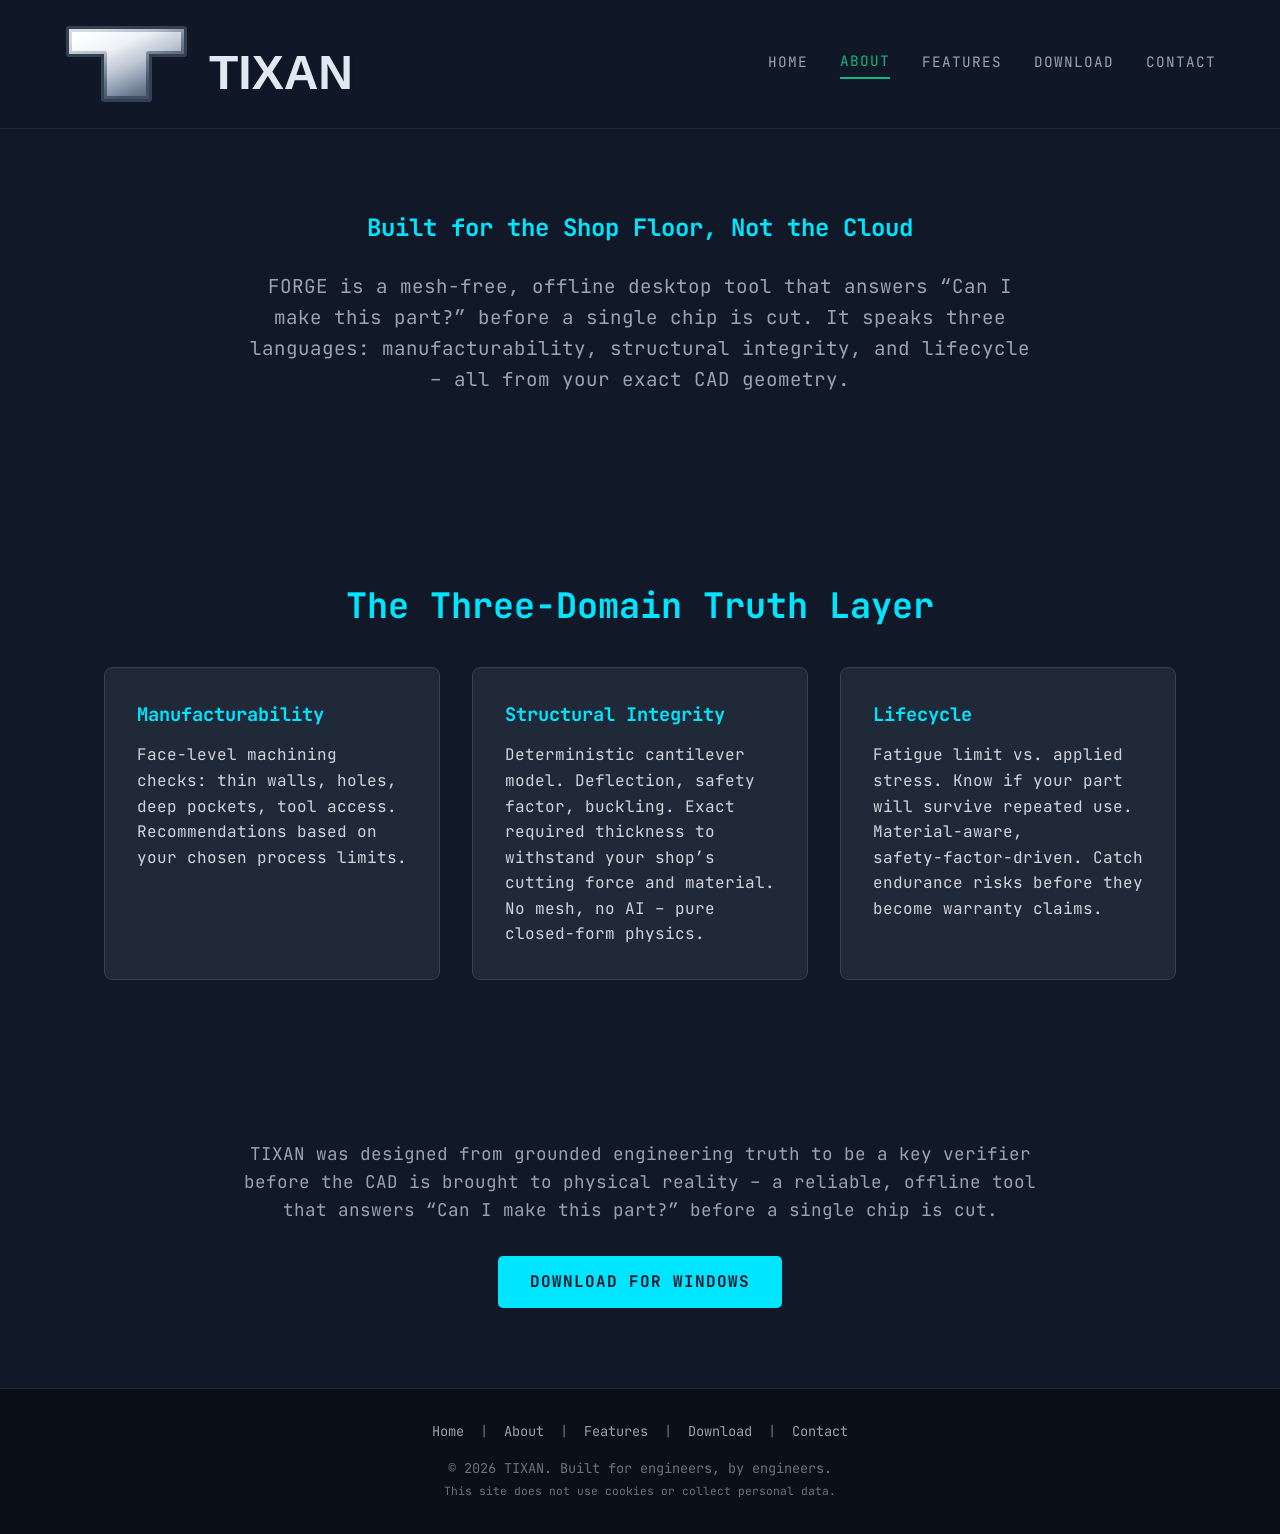
==== commit 195bd54e: "Update about.html" ====
--- a/about.html
+++ b/about.html
@@ -3,12 +3,10 @@
 <head>
   <meta charset="UTF-8">
   <meta name="viewport" content="width=device-width, initial-scale=1.0">
-  <!-- SEO Meta Tags -->
   <meta name="description" content="TIXAN is a deterministic, offline manufacturing intelligence system. Face‑level analysis for STEP and STL files – no AI, no cloud, just geometry you can verify.">
   <meta name="keywords" content="TIXAN, about, manufacturing intelligence, mission, offline CAD analysis, deterministic geometry, STEP, STL">
   <meta name="author" content="TIXAN">
   <meta name="robots" content="index, follow">
-  <!-- Open Graph / Social Media -->
   <meta property="og:title" content="About TIXAN – Deterministic, Offline Manufacturing Intelligence">
   <meta property="og:description" content="Face‑level manufacturability analysis for STEP and STL files. No cloud – physics‑based heuristics and shop‑specific learning you can trust.">
   <meta property="og:type" content="website">
@@ -17,7 +15,6 @@
   <title>About TIXAN – Deterministic Manufacturing Intelligence</title>
   <link rel="stylesheet" href="style.css">
   <link href="https://fonts.googleapis.com/css2?family=JetBrains+Mono:wght@400;700;800&display=swap" rel="stylesheet">
-  <!-- Google tag (gtag.js) -->
   <script async src="https://www.googletagmanager.com/gtag/js?id=G-0Y6SENL8BB"></script>
   <script>
     window.dataLayer = window.dataLayer || [];
@@ -43,10 +40,8 @@
           <stop offset="100%" stop-color="#64748b" stop-opacity="0.35"/>
         </linearGradient>
       </defs>
-      <!-- Metallic T -->
       <path d="M5 5 H120 V30 H85 V75 H40 V30 H5 Z" fill="url(#metalGrad)" stroke="#334155" stroke-width="6" stroke-linejoin="round"/>
       <path d="M5 5 H120 V30 H85 V75 H40 V30 H5 Z" fill="url(#shineGrad)" opacity="0.85"/>
-      <!-- TIXAN Text -->
       <text x="145" y="65" font-family="Arial Black, sans-serif" font-size="48" font-weight="900" fill="#e2e8f0" stroke="#0f172a" stroke-width="6" paint-order="stroke">TIXAN</text>
     </svg>
     <div class="hamburger"><span></span><span></span><span></span></div>
@@ -59,56 +54,39 @@
     </nav>
   </header>
 
-  <section class="section">
-    <h2>Why TIXAN exists</h2>
-    <div style="max-width:800px; margin:0 auto; text-align:center;">
-      <p style="font-size:1.2rem; color:#d1d5db; margin-bottom:2rem;">
-        Manufacturing processes should be geometry plus physics-based reasoning. TIXAN approaches these manufacturability issues using First Principle Thinking. Our system questions about the fundamental truths and try to eliminate assumptions that contributes to poor decision making.
-        TIXAN is <strong>deterministic, offline desktop tool</strong> that reads your <strong>STEP and STL files</strong>,
-        applies physics‑based heuristics, and gives you a face‑level manufacturability report – in seconds.
-      </p>
-      <p style="font-size:1.1rem; color:#94a3b8;">
-        No cloud.Just <strong>semantic geometry</strong> you can verify.
-      </p>
-    </div>
+  <!-- HERO -->
+  <section class="section" style="text-align:center;">
+    <h1 style="color:#00e5ff;">Built for the Shop Floor, Not the Cloud</h1>
+    <p style="font-size:1.2rem; color:#9ca3af; max-width:800px; margin:1.5rem auto;">
+      FORGE is a mesh‑free, offline desktop tool that answers “Can I make this part?” before a single chip is cut. It speaks three languages: manufacturability, structural integrity, and lifecycle – all from your exact CAD geometry.
+    </p>
   </section>
 
+  <!-- THREE DOMAINS -->
   <section class="section">
-    <h2>What TIXAN gives you</h2>
-    <div class="feature-grid" style="max-width:900px; margin:0 auto;">
-      <div class="feature-card fade-in" style="text-align:center;">
-        <div class="feature-icon">📐</div>
-        <h3>Face‑Level Reasoning</h3>
-        <p>Every issue is traced to a specific CAD face with an exact measurement. No vague warnings.</p>
+    <h2 style="text-align:center; color:#00e5ff;">The Three‑Domain Truth Layer</h2>
+    <div class="feature-grid" style="display:grid; grid-template-columns:repeat(auto-fit,minmax(250px,1fr)); gap:2rem; margin-top:2rem;">
+      <div class="feature-card" style="background:#1f2937; padding:2rem; border-radius:8px; border:1px solid #374151;">
+        <h3 style="color:#00e5ff;">Manufacturability</h3>
+        <p>Face‑level machining checks: thin walls, holes, deep pockets, tool access. Recommendations based on your chosen process limits.</p>
       </div>
-      <div class="feature-card fade-in" style="text-align:center;">
-        <div class="feature-icon">🔬</div>
-        <h3>Physics‑Based Heuristics</h3>
-        <p>Recommendations come from first‑principle formulas – cantilever deflection, tool clearance, breakout risk – not statistical random data.</p>
+      <div class="feature-card" style="background:#1f2937; padding:2rem; border-radius:8px; border:1px solid #374151;">
+        <h3 style="color:#00e5ff;">Structural Integrity</h3>
+        <p>Deterministic cantilever model. Deflection, safety factor, buckling. Exact required thickness to withstand your shop’s cutting force and material. No mesh, no AI – pure closed‑form physics.</p>
       </div>
-      <div class="feature-card fade-in" style="text-align:center;">
-        <div class="feature-icon">🧠</div>
-        <h3>Shop‑Specific Learning</h3>
-        <p>Mark issues as accepted and TIXAN remembers. Your shop’s intelligence stays local, making each report smarter.</p>
-      </div>
-      <div class="feature-card fade-in" style="text-align:center;">
-        <div class="feature-icon">🔐</div>
-        <h3>100% Offline & Private</h3>
-        <p>Your CAD data never leaves your machine. No internet required. Your intellectual property stays yours.</p>
+      <div class="feature-card" style="background:#1f2937; padding:2rem; border-radius:8px; border:1px solid #374151;">
+        <h3 style="color:#00e5ff;">Lifecycle</h3>
+        <p>Fatigue limit vs. applied stress. Know if your part will survive repeated use. Material‑aware, safety‑factor‑driven. Catch endurance risks before they become warranty claims.</p>
       </div>
     </div>
   </section>
 
-  <section class="section">
-    <h2>Built for engineers, by engineers</h2>
-    <p style="max-width:800px; margin:0 auto; text-align:center; color:#d1d5db;">
-      TIXAN was designed from the grounded engineering truth to be a key verifier before the CAD is brought to physical reality.
-      a <strong>reliable, offline tool</strong> that answers “Can I make this part?” before a single chip is cut.
-      It supports both <strong>STEP</strong> (CAD) and <strong>STL</strong> (mesh) files, so you can analyze models from any source.
+  <!-- CLOSING STATEMENT -->
+  <section class="section" style="text-align:center;">
+    <p style="font-size:1.1rem; color:#9ca3af; max-width:800px; margin:0 auto;">
+      TIXAN was designed from grounded engineering truth to be a key verifier before the CAD is brought to physical reality – a reliable, offline tool that answers “Can I make this part?” before a single chip is cut.
     </p>
-    <p style="text-align:center; margin-top:2rem;">
-      <a href="download.html" class="btn">Download for Windows</a>
-    </p>
+    <a href="download.html" class="btn" style="background:#00e5ff; color:#0f172a; padding:0.8rem 2rem; border-radius:5px; font-weight:700; text-transform:uppercase; letter-spacing:1px; display:inline-block; margin-top:2rem;">Download for Windows</a>
   </section>
 
   <footer>
--- a/style.css
+++ b/style.css
@@ -1,51 +1,65 @@
-/* =========================
-   BASE RESET
-========================= */
-
-* {
-  margin: 0;
-  padding: 0;
-  box-sizing: border-box;
-}
+/* ===== TIXAN Global Styles ===== */
+* { margin: 0; padding: 0; box-sizing: border-box; }
 
 body {
-  font-family: 'JetBrains Mono', monospace;
-  background: #111827;
+  font-family: 'JetBrains Mono', 'Fira Code', monospace;
+  background-color: #111827;
   color: #d1d5db;
   line-height: 1.6;
   opacity: 0;
-  animation: fadeIn 0.6s ease-out forwards;
-}
-
-@keyframes fadeIn {
-  to { opacity: 1; }
-}
-
-
-/* =========================
-   LINKS
-========================= */
-
-a {
-  color: #10b981;
-  text-decoration: none;
-}
-
-a:hover {
-  color: #34d399;
-}
-
-
-/* =========================
-   HEADER
-========================= */
-
+  animation: bodyFadeIn 0.6s ease-out forwards;
+}
+
+@keyframes bodyFadeIn { to { opacity: 1; } }
+
+a { color: #10b981; text-decoration: none; transition: color 0.3s; }
+a:hover { color: #34d399; }
+/* ── Sticky download bar ── */
+#sticky-download {
+    position: fixed;
+    bottom: 0;
+    left: 0;
+    width: 100%;
+    background: #1e293b;
+    border-top: 1px solid #334155;
+    padding: 0.8rem 5%;
+    display: flex;
+    justify-content: center;
+    align-items: center;
+    gap: 1.5rem;
+    z-index: 200;
+    font-size: 0.95rem;
+    color: #d1d5db;
+}
+@media (max-width: 600px) {
+    #sticky-download { flex-direction: column; gap: 0.5rem; }
+}
+
+/* ── Hero CTA area ── */
+.hero-cta {
+    display: flex;
+    flex-direction: column;
+    align-items: center;
+    gap: 0.8rem;
+    margin-top: 2rem;
+}
+.hero-note {
+    font-size: 0.85rem;
+    color: #94a3b8;
+}
+.hero-proof {
+    margin-top: 1.5rem;
+    font-size: 0.9rem;
+    color: #6ee7b7;
+    text-align: center;
+}
+/* ===== Header ===== */
 header {
   display: flex;
   justify-content: space-between;
   align-items: center;
-  padding: 1.2rem 5%;
-  background: rgba(17, 24, 39, 0.95);
+  padding: 1.5rem 5%;
+  background-color: rgba(17,24,39,0.95);
   backdrop-filter: blur(10px);
   position: sticky;
   top: 0;
@@ -54,148 +68,227 @@
 }
 
 .tixan-logo {
-  height: 4rem;
-}
-
-
-/* =========================
-   NAV
-========================= */
+  height: 5rem;
+  max-width: 100%;
+  display: block;
+}
+
+/* Hamburger menu (mobile) */
+.hamburger {
+  display: none;
+  flex-direction: column;
+  cursor: pointer;
+}
+.hamburger span {
+  width: 25px;
+  height: 3px;
+  background: #d1d5db;
+  margin: 3px 0;
+  transition: 0.3s;
+}
 
 nav {
   display: flex;
-  gap: 1.5rem;
+  align-items: center;
 }
 
 nav a {
-  font-size: 0.85rem;
+  margin-left: 2rem;
+  font-size: 0.9rem;
   text-transform: uppercase;
   letter-spacing: 1px;
   color: #9ca3af;
-}
-
-nav a:hover,
-nav a.active {
-  color: #10b981;
-}
-
-
-/* =========================
-   HERO (MOST IMPORTANT AREA)
-========================= */
-
+  transition: color 0.3s, border-bottom 0.3s;
+  padding-bottom: 4px;
+}
+
+nav a:hover, nav a.active {
+  color: #10b981;
+  border-bottom: 2px solid #10b981;
+}
+
+/* ===== Footer ===== */
+footer {
+  text-align: center;
+  padding: 2rem 5%;
+  background-color: #0a0f18;
+  border-top: 1px solid #1f2937;
+  font-size: 0.85rem;
+  color: #6b7280;
+}
+
+footer a { color: #9ca3af; margin: 0 0.5rem; }
+footer a:hover { color: #10b981; }
+
+.footer-links { margin-bottom: 1rem; }
+
+/* ===== Hero ===== */
 .hero {
-  min-height: 75vh;
+  min-height: 80vh;
   display: flex;
   flex-direction: column;
   justify-content: center;
   align-items: center;
   text-align: center;
   padding: 2rem;
-  background: radial-gradient(circle at center, #1f2937, #111827);
+  background: radial-gradient(circle at center, #1f2937 0%, #111827 70%);
 }
 
 .hero h1 {
-  font-size: 3rem;
-  color: #10b981;
-  max-width: 900px;
+  font-size: 3.5rem;
+  font-weight: 800;
+  color: #10b981;
+  margin-bottom: 1rem;
+  animation: slideUp 0.8s ease-out;
 }
 
 .hero p {
-  margin-top: 1rem;
-  max-width: 650px;
+  font-size: 1.2rem;
   color: #9ca3af;
-  font-size: 1.1rem;
-}
-
-
-/* =========================
-   SECTIONS
-========================= */
-
-.section {
-  padding: 4rem 5%;
-  max-width: 1100px;
-  margin: 0 auto;
-}
-
-.section h2 {
-  text-align: center;
+  max-width: 600px;
   margin-bottom: 2rem;
-  color: #10b981;
-}
-
-
-/* =========================
-   FEATURE GRID
-========================= */
-
-.feature-grid {
-  display: grid;
-  grid-template-columns: repeat(auto-fit, minmax(260px, 1fr));
-  gap: 1.5rem;
-}
-
-.feature-card {
-  background: #1f2937;
-  padding: 1.5rem;
-  border: 1px solid #374151;
+  animation: slideUp 0.8s 0.1s ease-out both;
+}
+
+@keyframes slideUp {
+  from { opacity: 0; transform: translateY(20px); }
+  to { opacity: 1; transform: translateY(0); }
+}
+
+/* ===== Screenshot showcase ===== */
+.screenshot-container {
+  display: flex;
+  flex-wrap: wrap;
+  justify-content: center;
+  gap: 2rem;
+  margin: 3rem 0;
+}
+.screenshot {
+  max-width: 350px;
   border-radius: 8px;
-  transition: transform 0.2s ease;
-}
-
-.feature-card:hover {
-  transform: translateY(-4px);
-}
-
-.feature-card h3 {
-  color: #10b981;
-  margin-bottom: 0.5rem;
-}
-
-
-/* =========================
-   BUTTONS (SINGLE STYLE SYSTEM)
-========================= */
-
+  border: 1px solid #374151;
+  box-shadow: 0 10px 25px rgba(0,0,0,0.3);
+  transition: transform 0.3s;
+}
+.screenshot:hover {
+  transform: scale(1.03);
+}
+
+/* ===== Buttons ===== */
 .btn {
   display: inline-block;
   background: #10b981;
   color: #111827;
-  padding: 0.8rem 1.6rem;
-  border-radius: 6px;
-  font-weight: bold;
+  padding: 0.8rem 2rem;
+  border-radius: 5px;
+  font-weight: 700;
   text-transform: uppercase;
   letter-spacing: 1px;
+  transition: background 0.3s, transform 0.2s;
 }
 
 .btn:hover {
   background: #34d399;
-}
-
-
-/* =========================
-   FOOTER
-========================= */
-
-footer {
+  transform: translateY(-2px);
+}
+
+.btn-outline {
+  background: transparent;
+  border: 2px solid #10b981;
+  color: #10b981;
+}
+.btn-outline:hover {
+  background: #10b981;
+  color: #111827;
+}
+
+/* ===== Sections ===== */
+.section {
+  padding: 5rem 5%;
+  max-width: 1200px;
+  margin: 0 auto;
+}
+
+.section h2 {
+  font-size: 2.2rem;
+  color: #10b981;
+  margin-bottom: 2rem;
   text-align: center;
+}
+
+/* ===== Feature Cards ===== */
+.feature-grid {
+  display: grid;
+  grid-template-columns: repeat(auto-fit, minmax(280px, 1fr));
+  gap: 2rem;
+}
+
+.feature-card {
+  background: #1f2937;
   padding: 2rem;
-  font-size: 0.85rem;
-  color: #6b7280;
-  border-top: 1px solid #1f2937;
-  margin-top: 3rem;
-}
-
-
-/* =========================
-   FADE-IN ANIMATION
-========================= */
-
+  border-radius: 8px;
+  border: 1px solid #374151;
+  transition: transform 0.3s, box-shadow 0.3s;
+}
+
+.feature-card:hover {
+  transform: translateY(-5px);
+  box-shadow: 0 10px 25px rgba(16,185,129,0.15);
+}
+
+.feature-icon {
+  font-size: 2rem;
+  margin-bottom: 1rem;
+}
+
+.feature-card h3 {
+  color: #10b981;
+  margin-bottom: 0.8rem;
+}
+
+/* ===== Download Section ===== */
+.download-details {
+  background: #1f2937;
+  padding: 2rem;
+  border-radius: 8px;
+  border: 1px solid #374151;
+}
+.release-info {
+  margin: 1rem 0;
+  font-size: 1rem;
+}
+.release-info span {
+  color: #10b981;
+  font-weight: bold;
+}
+
+/* ===== Contact Form ===== */
+.contact-form {
+  max-width: 600px;
+  margin: 0 auto;
+}
+
+.contact-form input,
+.contact-form textarea {
+  width: 100%;
+  padding: 0.8rem;
+  margin-bottom: 1rem;
+  background: #1f2937;
+  border: 1px solid #374151;
+  border-radius: 4px;
+  color: #fff;
+  font-family: inherit;
+}
+
+.contact-form button {
+  width: 100%;
+}
+
+/* ===== Fade‑in on scroll ===== */
 .fade-in {
   opacity: 0;
-  transform: translateY(20px);
-  transition: 0.5s ease;
+  transform: translateY(30px);
+  transition: opacity 0.6s ease-out, transform 0.6s ease-out;
 }
 
 .fade-in.visible {
@@ -203,28 +296,69 @@
   transform: translateY(0);
 }
 
-
-/* =========================
-   MOBILE
-========================= */
-
+/* ===== Responsive ===== */
 @media (max-width: 768px) {
-  header {
-    flex-wrap: wrap;
-  }
-
+  header { flex-direction: row; flex-wrap: wrap; }
+  .hamburger { display: flex; }
   nav {
+    display: none;
     flex-direction: column;
     width: 100%;
+    background: rgba(17,24,39,0.95);
     margin-top: 1rem;
-    display: none;
   }
-
-  nav.show {
-    display: flex;
-  }
-
-  .hero h1 {
-    font-size: 2.2rem;
-  }
-}
+  nav.show { display: flex; }
+  nav a { margin: 0.5rem 0; }
+  .hero h1 { font-size: 2.5rem; }
+}
+
+/* ── Screenshot & Video Galleries ── */
+.screenshot-gallery,
+.video-gallery {
+  display: flex;
+  flex-wrap: wrap;
+  justify-content: center;
+  gap: 2rem;
+  margin: 0 auto 2rem;
+  max-width: 1300px;
+}
+
+.gallery-item,
+.video-card {
+  background: #1f2937;
+  border: 1px solid #374151;
+  border-radius: 8px;
+  overflow: hidden;
+  transition: transform 0.3s, box-shadow 0.3s;
+  width: 300px;
+}
+
+.gallery-item:hover,
+.video-card:hover {
+  transform: translateY(-5px);
+  box-shadow: 0 10px 25px rgba(16,185,129,0.2);
+}
+
+.gallery-item img,
+.video-card video {
+  width: 100%;
+  display: block;
+  border-bottom: 1px solid #374151;
+}
+
+.gallery-item p,
+.video-card p {
+  padding: 1rem;
+  color: #d1d5db;
+  font-size: 0.95rem;
+  text-align: center;
+  margin: 0;
+}
+
+/* Make video background dark so default controls remain visible */
+video {
+  background: #111827;   /* matches the site's background */
+  outline: none;
+}
+  filter: invert(1);
+}
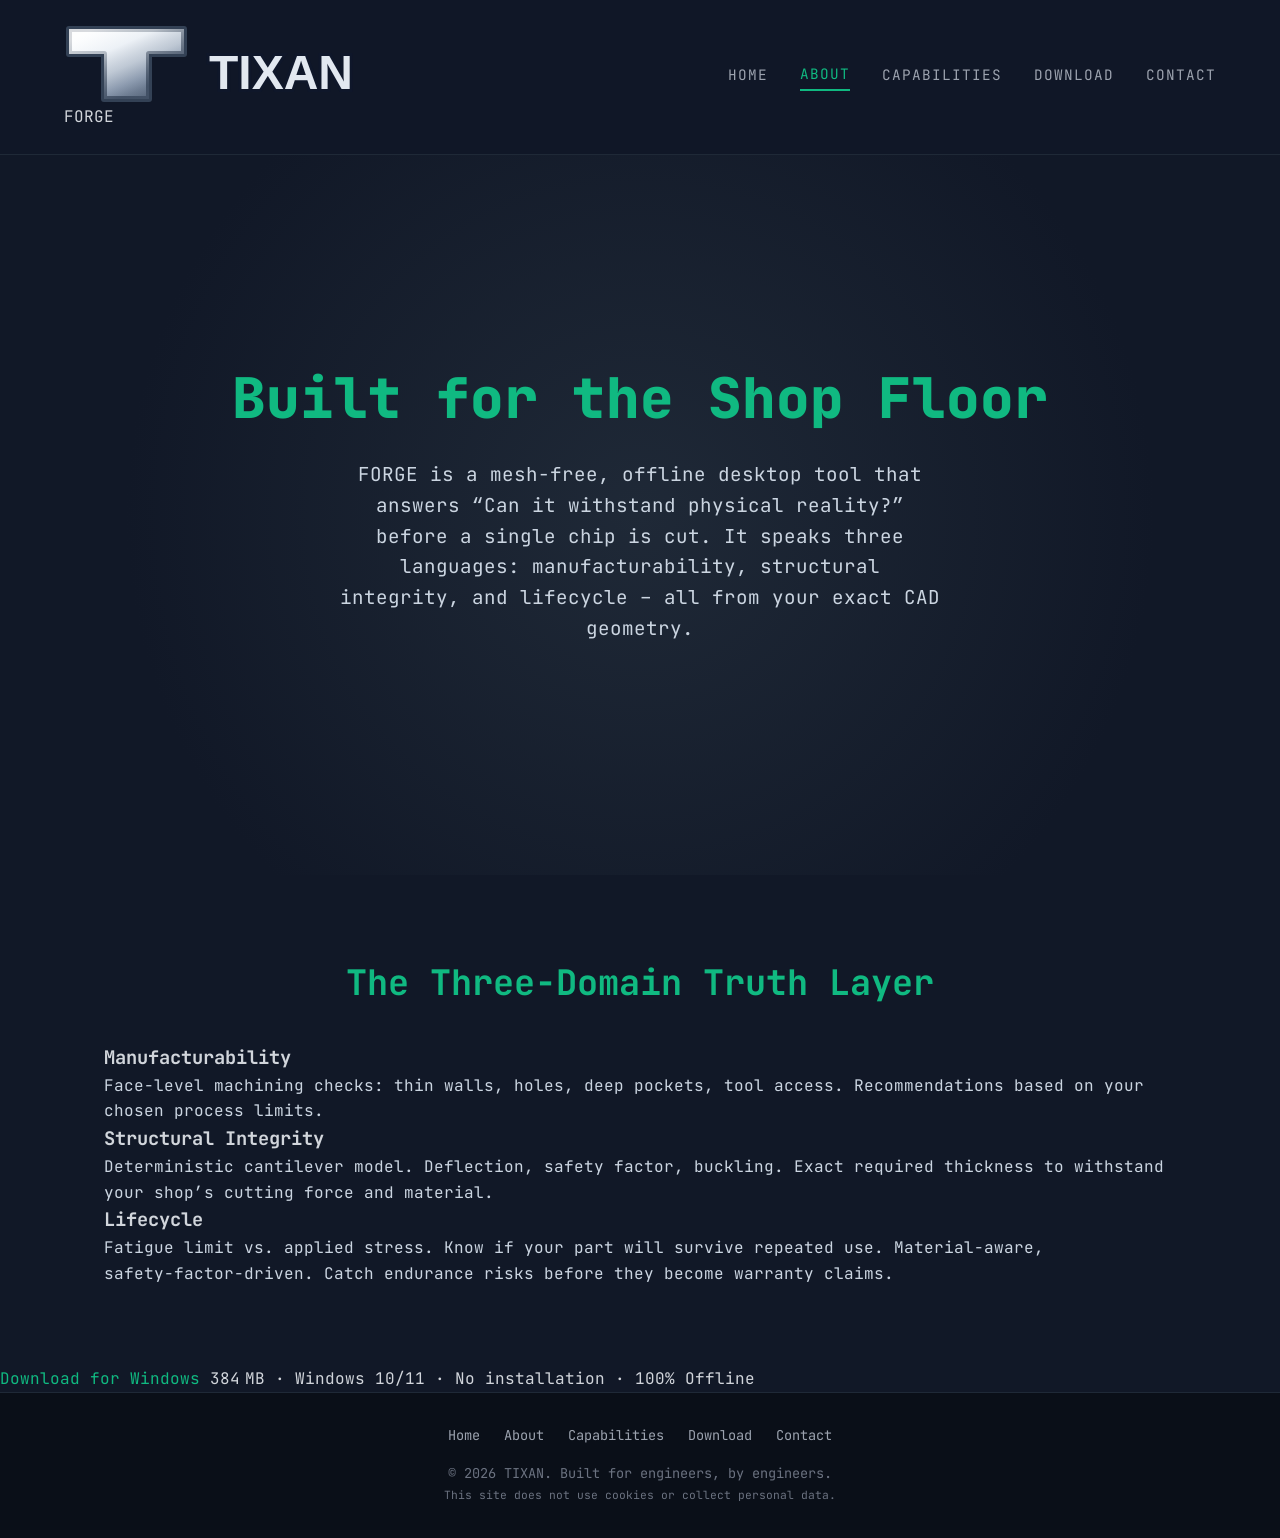
==== commit 76d1c46a: "Update about page for FORGE branding and content" ====
--- a/about.html
+++ b/about.html
@@ -3,18 +3,17 @@
 <head>
   <meta charset="UTF-8">
   <meta name="viewport" content="width=device-width, initial-scale=1.0">
-  <meta name="description" content="TIXAN is a deterministic, offline manufacturing intelligence system. Face‑level analysis for STEP and STL files – no AI, no cloud, just geometry you can verify.">
-  <meta name="keywords" content="TIXAN, about, manufacturing intelligence, mission, offline CAD analysis, deterministic geometry, STEP, STL">
+  <meta name="description" content="FORGE is a deterministic, offline desktop tool that answers whether a part can withstand physical reality before machining.">
+  <meta name="keywords" content="FORGE, about, manufacturing intelligence, offline CAD analysis, deterministic, geometry">
   <meta name="author" content="TIXAN">
   <meta name="robots" content="index, follow">
-  <meta property="og:title" content="About TIXAN – Deterministic, Offline Manufacturing Intelligence">
-  <meta property="og:description" content="Face‑level manufacturability analysis for STEP and STL files. No cloud – physics‑based heuristics and shop‑specific learning you can trust.">
+  <meta property="og:title" content="About FORGE – Built for the Shop Floor">
+  <meta property="og:description" content="FORGE speaks three languages: manufacturability, structural integrity, and lifecycle – all from your exact CAD geometry.">
   <meta property="og:type" content="website">
   <meta property="og:url" content="https://abraham20dev.github.io/tixan_landing/about.html">
-  <meta property="og:image" content="https://abraham20dev.github.io/tixan_landing/screenshots/dashboard.png">
-  <title>About TIXAN – Deterministic Manufacturing Intelligence</title>
+  <title>About FORGE – Built for the Shop Floor</title>
   <link rel="stylesheet" href="style.css">
-  <link href="https://fonts.googleapis.com/css2?family=JetBrains+Mono:wght@400;700;800&display=swap" rel="stylesheet">
+  <link href="https://fonts.googleapis.com/css2?family=Inter:wght@400;600;700;800&family=JetBrains+Mono:wght@400;700;800&display=swap" rel="stylesheet">
   <script async src="https://www.googletagmanager.com/gtag/js?id=G-0Y6SENL8BB"></script>
   <script>
     window.dataLayer = window.dataLayer || [];
@@ -25,76 +24,72 @@
 </head>
 <body>
   <header>
-    <svg class="tixan-logo" viewBox="0 0 500 80" xmlns="http://www.w3.org/2000/svg">
-      <defs>
-        <linearGradient id="metalGrad" x1="20%" y1="10%" x2="80%" y2="95%">
-          <stop offset="0%" stop-color="#f8fafc"/>
-          <stop offset="25%" stop-color="#e2e8f0"/>
-          <stop offset="50%" stop-color="#cbd5e1"/>
-          <stop offset="70%" stop-color="#94a3b8"/>
-          <stop offset="100%" stop-color="#475569"/>
-        </linearGradient>
-        <linearGradient id="shineGrad" x1="15%" y1="5%" x2="70%" y2="80%">
-          <stop offset="0%" stop-color="#ffffff" stop-opacity="0.95"/>
-          <stop offset="35%" stop-color="#f1f5f9" stop-opacity="0.8"/>
-          <stop offset="100%" stop-color="#64748b" stop-opacity="0.35"/>
-        </linearGradient>
-      </defs>
-      <path d="M5 5 H120 V30 H85 V75 H40 V30 H5 Z" fill="url(#metalGrad)" stroke="#334155" stroke-width="6" stroke-linejoin="round"/>
-      <path d="M5 5 H120 V30 H85 V75 H40 V30 H5 Z" fill="url(#shineGrad)" opacity="0.85"/>
-      <text x="145" y="65" font-family="Arial Black, sans-serif" font-size="48" font-weight="900" fill="#e2e8f0" stroke="#0f172a" stroke-width="6" paint-order="stroke">TIXAN</text>
-    </svg>
+    <div class="brand">
+      <svg class="tixan-logo" viewBox="0 0 500 80" xmlns="http://www.w3.org/2000/svg">
+        <defs>
+          <linearGradient id="metalGrad" x1="20%" y1="10%" x2="80%" y2="95%">
+            <stop offset="0%" stop-color="#f8fafc"/>
+            <stop offset="25%" stop-color="#e2e8f0"/>
+            <stop offset="50%" stop-color="#cbd5e1"/>
+            <stop offset="70%" stop-color="#94a3b8"/>
+            <stop offset="100%" stop-color="#475569"/>
+          </linearGradient>
+          <linearGradient id="shineGrad" x1="15%" y1="5%" x2="70%" y2="80%">
+            <stop offset="0%" stop-color="#ffffff" stop-opacity="0.95"/>
+            <stop offset="35%" stop-color="#f1f5f9" stop-opacity="0.8"/>
+            <stop offset="100%" stop-color="#64748b" stop-opacity="0.35"/>
+          </linearGradient>
+        </defs>
+        <path d="M5 5 H120 V30 H85 V75 H40 V30 H5 Z" fill="url(#metalGrad)" stroke="#334155" stroke-width="6" stroke-linejoin="round"/>
+        <path d="M5 5 H120 V30 H85 V75 H40 V30 H5 Z" fill="url(#shineGrad)" opacity="0.85"/>
+        <text x="145" y="65" font-family="Arial Black, sans-serif" font-size="48" font-weight="900" fill="#e2e8f0" stroke="#0f172a" stroke-width="6" paint-order="stroke">TIXAN</text>
+      </svg>
+      <div class="brand-sub">FORGE</div>
+    </div>
     <div class="hamburger"><span></span><span></span><span></span></div>
     <nav>
       <a href="index.html">Home</a>
       <a href="about.html" class="active">About</a>
-      <a href="features.html">Features</a>
+      <a href="capabilities.html">Capabilities</a>
       <a href="download.html">Download</a>
       <a href="contact.html">Contact</a>
     </nav>
   </header>
 
-  <!-- HERO -->
-  <section class="section" style="text-align:center;">
-    <h1 style="color:#00e5ff;">Built for the Shop Floor, Not the Cloud</h1>
-    <p style="font-size:1.2rem; color:#9ca3af; max-width:800px; margin:1.5rem auto;">
-      FORGE is a mesh‑free, offline desktop tool that answers “Can I make this part?” before a single chip is cut. It speaks three languages: manufacturability, structural integrity, and lifecycle – all from your exact CAD geometry.
-    </p>
+  <section class="hero">
+    <h1>Built for the Shop Floor</h1>
+    <p>FORGE is a mesh‑free, offline desktop tool that answers “Can it withstand physical reality?” before a single chip is cut. It speaks three languages: manufacturability, structural integrity, and lifecycle – all from your exact CAD geometry.</p>
   </section>
 
-  <!-- THREE DOMAINS -->
   <section class="section">
-    <h2 style="text-align:center; color:#00e5ff;">The Three‑Domain Truth Layer</h2>
-    <div class="feature-grid" style="display:grid; grid-template-columns:repeat(auto-fit,minmax(250px,1fr)); gap:2rem; margin-top:2rem;">
-      <div class="feature-card" style="background:#1f2937; padding:2rem; border-radius:8px; border:1px solid #374151;">
-        <h3 style="color:#00e5ff;">Manufacturability</h3>
+    <h2>The Three‑Domain Truth Layer</h2>
+    <div class="cards">
+      <div class="card">
+        <h3>Manufacturability</h3>
         <p>Face‑level machining checks: thin walls, holes, deep pockets, tool access. Recommendations based on your chosen process limits.</p>
       </div>
-      <div class="feature-card" style="background:#1f2937; padding:2rem; border-radius:8px; border:1px solid #374151;">
-        <h3 style="color:#00e5ff;">Structural Integrity</h3>
-        <p>Deterministic cantilever model. Deflection, safety factor, buckling. Exact required thickness to withstand your shop’s cutting force and material. No mesh, no AI – pure closed‑form physics.</p>
+      <div class="card">
+        <h3>Structural Integrity</h3>
+        <p>Deterministic cantilever model. Deflection, safety factor, buckling. Exact required thickness to withstand your shop’s cutting force and material.</p>
       </div>
-      <div class="feature-card" style="background:#1f2937; padding:2rem; border-radius:8px; border:1px solid #374151;">
-        <h3 style="color:#00e5ff;">Lifecycle</h3>
+      <div class="card">
+        <h3>Lifecycle</h3>
         <p>Fatigue limit vs. applied stress. Know if your part will survive repeated use. Material‑aware, safety‑factor‑driven. Catch endurance risks before they become warranty claims.</p>
       </div>
     </div>
   </section>
 
-  <!-- CLOSING STATEMENT -->
-  <section class="section" style="text-align:center;">
-    <p style="font-size:1.1rem; color:#9ca3af; max-width:800px; margin:0 auto;">
-      TIXAN was designed from grounded engineering truth to be a key verifier before the CAD is brought to physical reality – a reliable, offline tool that answers “Can I make this part?” before a single chip is cut.
-    </p>
-    <a href="download.html" class="btn" style="background:#00e5ff; color:#0f172a; padding:0.8rem 2rem; border-radius:5px; font-weight:700; text-transform:uppercase; letter-spacing:1px; display:inline-block; margin-top:2rem;">Download for Windows</a>
+  <section class="cta">
+    <a href="download.html" class="btn-primary">Download for Windows</a>
+    <span class="caption">384 MB · Windows 10/11 · No installation · 100% Offline</span>
   </section>
 
   <footer>
     <div class="footer-links">
-      <a href="index.html">Home</a> |
-      <a href="about.html">About</a> |
-      <a href="features.html">Features</a> |
-      <a href="download.html">Download</a> |
+      <a href="index.html">Home</a>
+      <a href="about.html">About</a>
+      <a href="capabilities.html">Capabilities</a>
+      <a href="download.html">Download</a>
       <a href="contact.html">Contact</a>
     </div>
     <p>&copy; 2026 TIXAN. Built for engineers, by engineers.</p>
--- a/style.css
+++ b/style.css
@@ -362,3 +362,13 @@
 }
   filter: invert(1);
 }
+/* Modern kinetic‑cyan accents */
+.hero h1, .section h1, .section h2 {
+  color: #00e5ff;
+  letter-spacing: -0.5px;
+}
+.hero p, .section p {
+  color: #cbd5e1;
+}
+
+
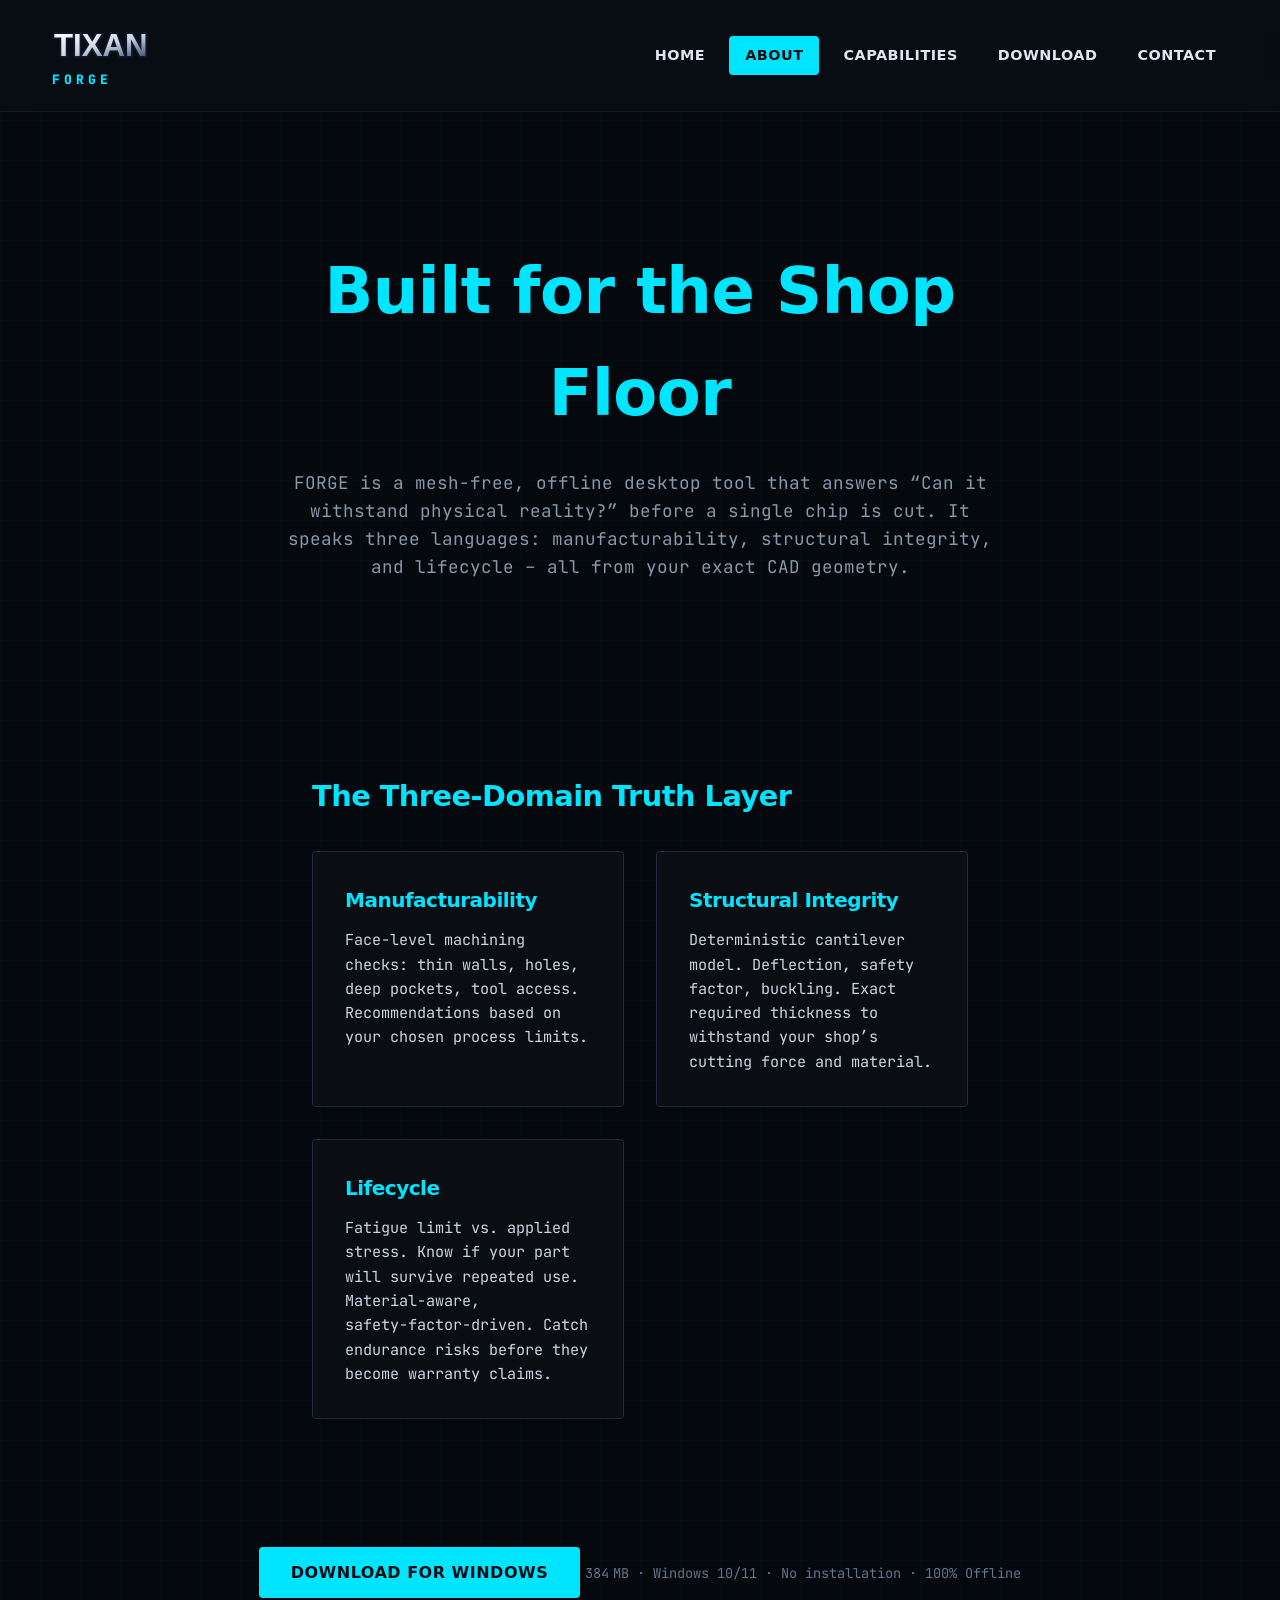
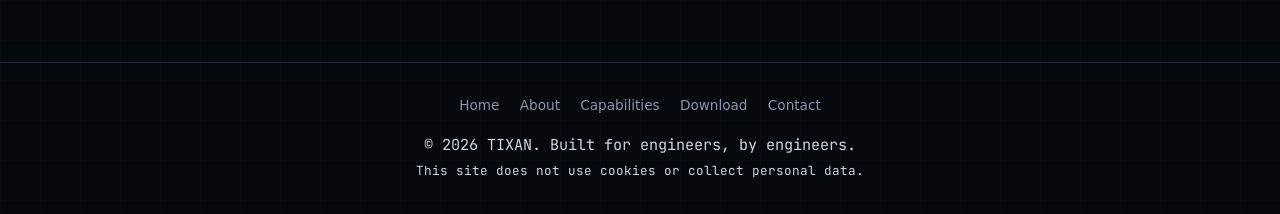
==== commit 250c0f39: "Update SVG logo dimensions and text styling" ====
--- a/about.html
+++ b/about.html
@@ -25,7 +25,7 @@
 <body>
   <header>
     <div class="brand">
-      <svg class="tixan-logo" viewBox="0 0 500 80" xmlns="http://www.w3.org/2000/svg">
+      <svg class="tixan-logo" viewBox="0 0 300 80" xmlns="http://www.w3.org/2000/svg">
         <defs>
           <linearGradient id="metalGrad" x1="20%" y1="10%" x2="80%" y2="95%">
             <stop offset="0%" stop-color="#f8fafc"/>
@@ -34,15 +34,8 @@
             <stop offset="70%" stop-color="#94a3b8"/>
             <stop offset="100%" stop-color="#475569"/>
           </linearGradient>
-          <linearGradient id="shineGrad" x1="15%" y1="5%" x2="70%" y2="80%">
-            <stop offset="0%" stop-color="#ffffff" stop-opacity="0.95"/>
-            <stop offset="35%" stop-color="#f1f5f9" stop-opacity="0.8"/>
-            <stop offset="100%" stop-color="#64748b" stop-opacity="0.35"/>
-          </linearGradient>
         </defs>
-        <path d="M5 5 H120 V30 H85 V75 H40 V30 H5 Z" fill="url(#metalGrad)" stroke="#334155" stroke-width="6" stroke-linejoin="round"/>
-        <path d="M5 5 H120 V30 H85 V75 H40 V30 H5 Z" fill="url(#shineGrad)" opacity="0.85"/>
-        <text x="145" y="65" font-family="Arial Black, sans-serif" font-size="48" font-weight="900" fill="#e2e8f0" stroke="#0f172a" stroke-width="6" paint-order="stroke">TIXAN</text>
+        <text x="10" y="60" font-family="Arial Black, sans-serif" font-size="52" font-weight="900" fill="url(#metalGrad)" stroke="#0f172a" stroke-width="6" paint-order="stroke">TIXAN</text>
       </svg>
       <div class="brand-sub">FORGE</div>
     </div>
--- a/style.css
+++ b/style.css
@@ -1,374 +1,245 @@
-/* ===== TIXAN Global Styles ===== */
-* { margin: 0; padding: 0; box-sizing: border-box; }
-
+/* ── FORGE Site – Linear‑Inspired Dark Theme ── */
+*, *::before, *::after { box-sizing: border-box; margin: 0; padding: 0; }
+html { scroll-behavior: smooth; }
 body {
-  font-family: 'JetBrains Mono', 'Fira Code', monospace;
-  background-color: #111827;
-  color: #d1d5db;
+  font-family: 'Inter', system-ui, -apple-system, sans-serif;
+  background-color: #05080C;
+  background-image:
+    linear-gradient(rgba(0, 229, 255, 0.02) 1px, transparent 1px),
+    linear-gradient(90deg, rgba(0, 229, 255, 0.02) 1px, transparent 1px);
+  background-size: 40px 40px;
+  color: #E0E6F0;
   line-height: 1.6;
-  opacity: 0;
-  animation: bodyFadeIn 0.6s ease-out forwards;
-}
-
-@keyframes bodyFadeIn { to { opacity: 1; } }
-
-a { color: #10b981; text-decoration: none; transition: color 0.3s; }
-a:hover { color: #34d399; }
-/* ── Sticky download bar ── */
-#sticky-download {
-    position: fixed;
-    bottom: 0;
-    left: 0;
-    width: 100%;
-    background: #1e293b;
-    border-top: 1px solid #334155;
-    padding: 0.8rem 5%;
-    display: flex;
-    justify-content: center;
-    align-items: center;
-    gap: 1.5rem;
-    z-index: 200;
-    font-size: 0.95rem;
-    color: #d1d5db;
-}
-@media (max-width: 600px) {
-    #sticky-download { flex-direction: column; gap: 0.5rem; }
-}
-
-/* ── Hero CTA area ── */
-.hero-cta {
-    display: flex;
-    flex-direction: column;
-    align-items: center;
-    gap: 0.8rem;
-    margin-top: 2rem;
-}
-.hero-note {
-    font-size: 0.85rem;
-    color: #94a3b8;
-}
-.hero-proof {
-    margin-top: 1.5rem;
-    font-size: 0.9rem;
-    color: #6ee7b7;
-    text-align: center;
-}
-/* ===== Header ===== */
+  -webkit-font-smoothing: antialiased;
+}
+
+h1, h2, h3 { font-weight: 700; letter-spacing: -0.5px; }
+h1 { font-size: clamp(2.5rem, 6vw, 4rem); color: #00E5FF; }
+h2 { font-size: 1.8rem; color: #00E5FF; margin-bottom: 1.5rem; }
+h3 { font-size: 1.25rem; color: #00E5FF; margin-bottom: 0.75rem; }
+p, li { font-family: 'JetBrains Mono', 'Fira Code', monospace; font-size: 0.95rem; color: #CBD5E1; }
+a { color: #00E5FF; text-decoration: none; transition: color 0.2s; }
+a:hover { color: #60EFFF; }
+
+/* Header */
 header {
   display: flex;
+  align-items: center;
   justify-content: space-between;
-  align-items: center;
-  padding: 1.5rem 5%;
-  background-color: rgba(17,24,39,0.95);
-  backdrop-filter: blur(10px);
+  padding: 1.25rem 3rem;
+  background: rgba(10, 15, 22, 0.75);
+  backdrop-filter: blur(16px);
+  -webkit-backdrop-filter: blur(16px);
+  border-bottom: 1px solid rgba(255, 255, 255, 0.05);
   position: sticky;
   top: 0;
   z-index: 100;
-  border-bottom: 1px solid #1f2937;
-}
-
-.tixan-logo {
-  height: 5rem;
-  max-width: 100%;
-  display: block;
-}
-
-/* Hamburger menu (mobile) */
-.hamburger {
-  display: none;
-  flex-direction: column;
-  cursor: pointer;
-}
-.hamburger span {
-  width: 25px;
-  height: 3px;
-  background: #d1d5db;
-  margin: 3px 0;
-  transition: 0.3s;
-}
-
-nav {
-  display: flex;
-  align-items: center;
-}
-
-nav a {
-  margin-left: 2rem;
-  font-size: 0.9rem;
-  text-transform: uppercase;
-  letter-spacing: 1px;
-  color: #9ca3af;
-  transition: color 0.3s, border-bottom 0.3s;
-  padding-bottom: 4px;
-}
-
-nav a:hover, nav a.active {
-  color: #10b981;
-  border-bottom: 2px solid #10b981;
-}
-
-/* ===== Footer ===== */
-footer {
-  text-align: center;
-  padding: 2rem 5%;
-  background-color: #0a0f18;
-  border-top: 1px solid #1f2937;
-  font-size: 0.85rem;
-  color: #6b7280;
-}
-
-footer a { color: #9ca3af; margin: 0 0.5rem; }
-footer a:hover { color: #10b981; }
-
-.footer-links { margin-bottom: 1rem; }
-
-/* ===== Hero ===== */
-.hero {
-  min-height: 80vh;
+}
+.brand {
   display: flex;
   flex-direction: column;
-  justify-content: center;
-  align-items: center;
-  text-align: center;
+  align-items: flex-start;
+  gap: 2px;
+}
+.tixan-logo { height: 48px; width: auto; }
+.brand-sub {
+  font-family: 'JetBrains Mono', monospace;
+  font-size: 13px;
+  font-weight: 800;
+  letter-spacing: 4px;
+  color: #00E5FF;
+  text-transform: uppercase;
+  margin-left: 4px;
+}
+
+/* Navigation */
+nav { display: flex; gap: 0.5rem; }
+nav a {
+  font-weight: 600;
+  font-size: 0.9rem;
+  text-transform: uppercase;
+  letter-spacing: 0.5px;
+  color: #E0E6F0;
+  padding: 8px 16px;
+  border-radius: 4px;
+  transition: background 0.15s, color 0.15s;
+}
+nav a:hover { background: rgba(0, 229, 255, 0.08); color: #00E5FF; }
+nav a.active { background: #00E5FF; color: #0A0E13; }
+
+/* Hamburger */
+.hamburger { display: none; flex-direction: column; gap: 5px; cursor: pointer; }
+.hamburger span {
+  width: 24px; height: 2px; background: #E0E6F0; transition: 0.2s;
+}
+
+/* Hero */
+.hero {
+  text-align: center;
+  padding: 8rem 2rem 6rem;
+  max-width: 800px;
+  margin: 0 auto;
+}
+.hero p {
+  font-size: 1.1rem;
+  color: #8899AA;
+  margin: 1.5rem 0 2rem;
+}
+.hero-actions { display: flex; gap: 1rem; justify-content: center; flex-wrap: wrap; margin-bottom: 1rem; }
+.caption {
+  font-family: 'JetBrains Mono', monospace;
+  font-size: 0.85rem;
+  color: #64748B;
+}
+
+/* Buttons */
+.btn-primary {
+  display: inline-block;
+  background: #00E5FF;
+  color: #0A0E13;
+  font-weight: 600;
+  padding: 0.8rem 2rem;
+  border-radius: 4px;
+  text-transform: uppercase;
+  letter-spacing: 0.5px;
+  transition: background 0.2s;
+}
+.btn-primary:hover { background: #60EFFF; color: #0A0E13; }
+.btn-secondary {
+  display: inline-block;
+  background: transparent;
+  border: 1px solid #00E5FF;
+  color: #00E5FF;
+  font-weight: 600;
+  padding: 0.8rem 2rem;
+  border-radius: 4px;
+  text-transform: uppercase;
+  letter-spacing: 0.5px;
+  transition: background 0.2s;
+}
+.btn-secondary:hover { background: rgba(0, 229, 255, 0.08); }
+
+/* Sections */
+.section {
+  max-width: 720px;
+  margin: 0 auto;
+  padding: 4rem 2rem;
+}
+.section h2 { text-align: left; }
+
+/* Cards */
+.cards {
+  display: grid;
+  grid-template-columns: repeat(auto-fit, minmax(250px, 1fr));
+  gap: 2rem;
+  margin-top: 2rem;
+}
+.card {
+  background: #0A0E13;
+  border: 1px solid #1E2A44;
+  border-radius: 4px;
   padding: 2rem;
-  background: radial-gradient(circle at center, #1f2937 0%, #111827 70%);
-}
-
-.hero h1 {
-  font-size: 3.5rem;
-  font-weight: 800;
-  color: #10b981;
-  margin-bottom: 1rem;
-  animation: slideUp 0.8s ease-out;
-}
-
-.hero p {
-  font-size: 1.2rem;
-  color: #9ca3af;
-  max-width: 600px;
-  margin-bottom: 2rem;
-  animation: slideUp 0.8s 0.1s ease-out both;
-}
-
-@keyframes slideUp {
-  from { opacity: 0; transform: translateY(20px); }
-  to { opacity: 1; transform: translateY(0); }
-}
-
-/* ===== Screenshot showcase ===== */
-.screenshot-container {
+  transition: border-color 0.2s;
+}
+.card:hover { border-color: #00E5FF; }
+
+/* Steps */
+.steps { margin-top: 2rem; }
+.step {
   display: flex;
-  flex-wrap: wrap;
-  justify-content: center;
-  gap: 2rem;
-  margin: 3rem 0;
-}
-.screenshot {
-  max-width: 350px;
-  border-radius: 8px;
-  border: 1px solid #374151;
-  box-shadow: 0 10px 25px rgba(0,0,0,0.3);
-  transition: transform 0.3s;
-}
-.screenshot:hover {
-  transform: scale(1.03);
-}
-
-/* ===== Buttons ===== */
-.btn {
-  display: inline-block;
-  background: #10b981;
-  color: #111827;
-  padding: 0.8rem 2rem;
-  border-radius: 5px;
-  font-weight: 700;
-  text-transform: uppercase;
-  letter-spacing: 1px;
-  transition: background 0.3s, transform 0.2s;
-}
-
-.btn:hover {
-  background: #34d399;
-  transform: translateY(-2px);
-}
-
-.btn-outline {
-  background: transparent;
-  border: 2px solid #10b981;
-  color: #10b981;
-}
-.btn-outline:hover {
-  background: #10b981;
-  color: #111827;
-}
-
-/* ===== Sections ===== */
-.section {
-  padding: 5rem 5%;
-  max-width: 1200px;
+  align-items: baseline;
+  gap: 1rem;
+  margin-bottom: 1.5rem;
+}
+.step-marker {
+  width: 8px;
+  height: 8px;
+  background: #00E5FF;
+  border-radius: 50%;
+  flex-shrink: 0;
+  margin-top: 0.5rem;
+}
+.step p { font-size: 1rem; }
+
+/* CTA */
+.cta {
+  text-align: center;
+  padding: 4rem 2rem;
+}
+.cta p { margin-bottom: 1.5rem; font-size: 1.1rem; }
+
+/* Contact */
+.contact-form {
+  max-width: 500px;
   margin: 0 auto;
 }
-
-.section h2 {
-  font-size: 2.2rem;
-  color: #10b981;
-  margin-bottom: 2rem;
-  text-align: center;
-}
-
-/* ===== Feature Cards ===== */
-.feature-grid {
-  display: grid;
-  grid-template-columns: repeat(auto-fit, minmax(280px, 1fr));
-  gap: 2rem;
-}
-
-.feature-card {
-  background: #1f2937;
-  padding: 2rem;
-  border-radius: 8px;
-  border: 1px solid #374151;
-  transition: transform 0.3s, box-shadow 0.3s;
-}
-
-.feature-card:hover {
-  transform: translateY(-5px);
-  box-shadow: 0 10px 25px rgba(16,185,129,0.15);
-}
-
-.feature-icon {
-  font-size: 2rem;
-  margin-bottom: 1rem;
-}
-
-.feature-card h3 {
-  color: #10b981;
-  margin-bottom: 0.8rem;
-}
-
-/* ===== Download Section ===== */
-.download-details {
-  background: #1f2937;
-  padding: 2rem;
-  border-radius: 8px;
-  border: 1px solid #374151;
-}
-.release-info {
-  margin: 1rem 0;
-  font-size: 1rem;
-}
-.release-info span {
-  color: #10b981;
-  font-weight: bold;
-}
-
-/* ===== Contact Form ===== */
-.contact-form {
-  max-width: 600px;
-  margin: 0 auto;
-}
-
 .contact-form input,
 .contact-form textarea {
   width: 100%;
-  padding: 0.8rem;
+  padding: 0.75rem;
   margin-bottom: 1rem;
-  background: #1f2937;
-  border: 1px solid #374151;
-  border-radius: 4px;
-  color: #fff;
-  font-family: inherit;
-}
-
-.contact-form button {
-  width: 100%;
-}
-
-/* ===== Fade‑in on scroll ===== */
+  background: #0A0E13;
+  border: 1px solid #1E2A44;
+  border-radius: 4px;
+  color: #E0E6F0;
+  font-family: 'JetBrains Mono', monospace;
+  font-size: 0.95rem;
+}
+.contact-form input:focus,
+.contact-form textarea:focus {
+  outline: none;
+  border-color: #00E5FF;
+}
+.status-message {
+  text-align: center;
+  margin-top: 1rem;
+  font-size: 0.9rem;
+  color: #00E5FF;
+  display: none;
+}
+.direct-email {
+  text-align: center;
+  margin-top: 1rem;
+  font-size: 0.85rem;
+  color: #64748B;
+}
+
+ol { padding-left: 1.5rem; }
+ol li { margin-bottom: 0.75rem; line-height: 1.6; }
+
+/* Footer */
+footer {
+  text-align: center;
+  padding: 2rem 5%;
+  border-top: 1px solid #1E2A44;
+  font-size: 0.85rem;
+  color: #64748B;
+}
+footer a { color: #8899AA; margin: 0 0.5rem; }
+footer a:hover { color: #00E5FF; }
+.footer-links { margin-bottom: 1rem; }
+
+/* Fade‑in */
 .fade-in {
   opacity: 0;
-  transform: translateY(30px);
+  transform: translateY(20px);
   transition: opacity 0.6s ease-out, transform 0.6s ease-out;
 }
-
-.fade-in.visible {
-  opacity: 1;
-  transform: translateY(0);
-}
-
-/* ===== Responsive ===== */
+.fade-in.visible { opacity: 1; transform: translateY(0); }
+
+/* Responsive */
 @media (max-width: 768px) {
-  header { flex-direction: row; flex-wrap: wrap; }
+  header { padding: 1rem 2rem; flex-wrap: wrap; }
   .hamburger { display: flex; }
   nav {
     display: none;
     flex-direction: column;
     width: 100%;
-    background: rgba(17,24,39,0.95);
+    background: rgba(10, 15, 22, 0.95);
     margin-top: 1rem;
   }
   nav.show { display: flex; }
-  nav a { margin: 0.5rem 0; }
-  .hero h1 { font-size: 2.5rem; }
-}
-
-/* ── Screenshot & Video Galleries ── */
-.screenshot-gallery,
-.video-gallery {
-  display: flex;
-  flex-wrap: wrap;
-  justify-content: center;
-  gap: 2rem;
-  margin: 0 auto 2rem;
-  max-width: 1300px;
-}
-
-.gallery-item,
-.video-card {
-  background: #1f2937;
-  border: 1px solid #374151;
-  border-radius: 8px;
-  overflow: hidden;
-  transition: transform 0.3s, box-shadow 0.3s;
-  width: 300px;
-}
-
-.gallery-item:hover,
-.video-card:hover {
-  transform: translateY(-5px);
-  box-shadow: 0 10px 25px rgba(16,185,129,0.2);
-}
-
-.gallery-item img,
-.video-card video {
-  width: 100%;
-  display: block;
-  border-bottom: 1px solid #374151;
-}
-
-.gallery-item p,
-.video-card p {
-  padding: 1rem;
-  color: #d1d5db;
-  font-size: 0.95rem;
-  text-align: center;
-  margin: 0;
-}
-
-/* Make video background dark so default controls remain visible */
-video {
-  background: #111827;   /* matches the site's background */
-  outline: none;
-}
-  filter: invert(1);
-}
-/* Modern kinetic‑cyan accents */
-.hero h1, .section h1, .section h2 {
-  color: #00e5ff;
-  letter-spacing: -0.5px;
-}
-.hero p, .section p {
-  color: #cbd5e1;
-}
-
-
+  nav a { margin: 0.25rem 0; }
+  .hero { padding: 6rem 1.5rem 4rem; }
+  .cards { grid-template-columns: 1fr; }
+}
